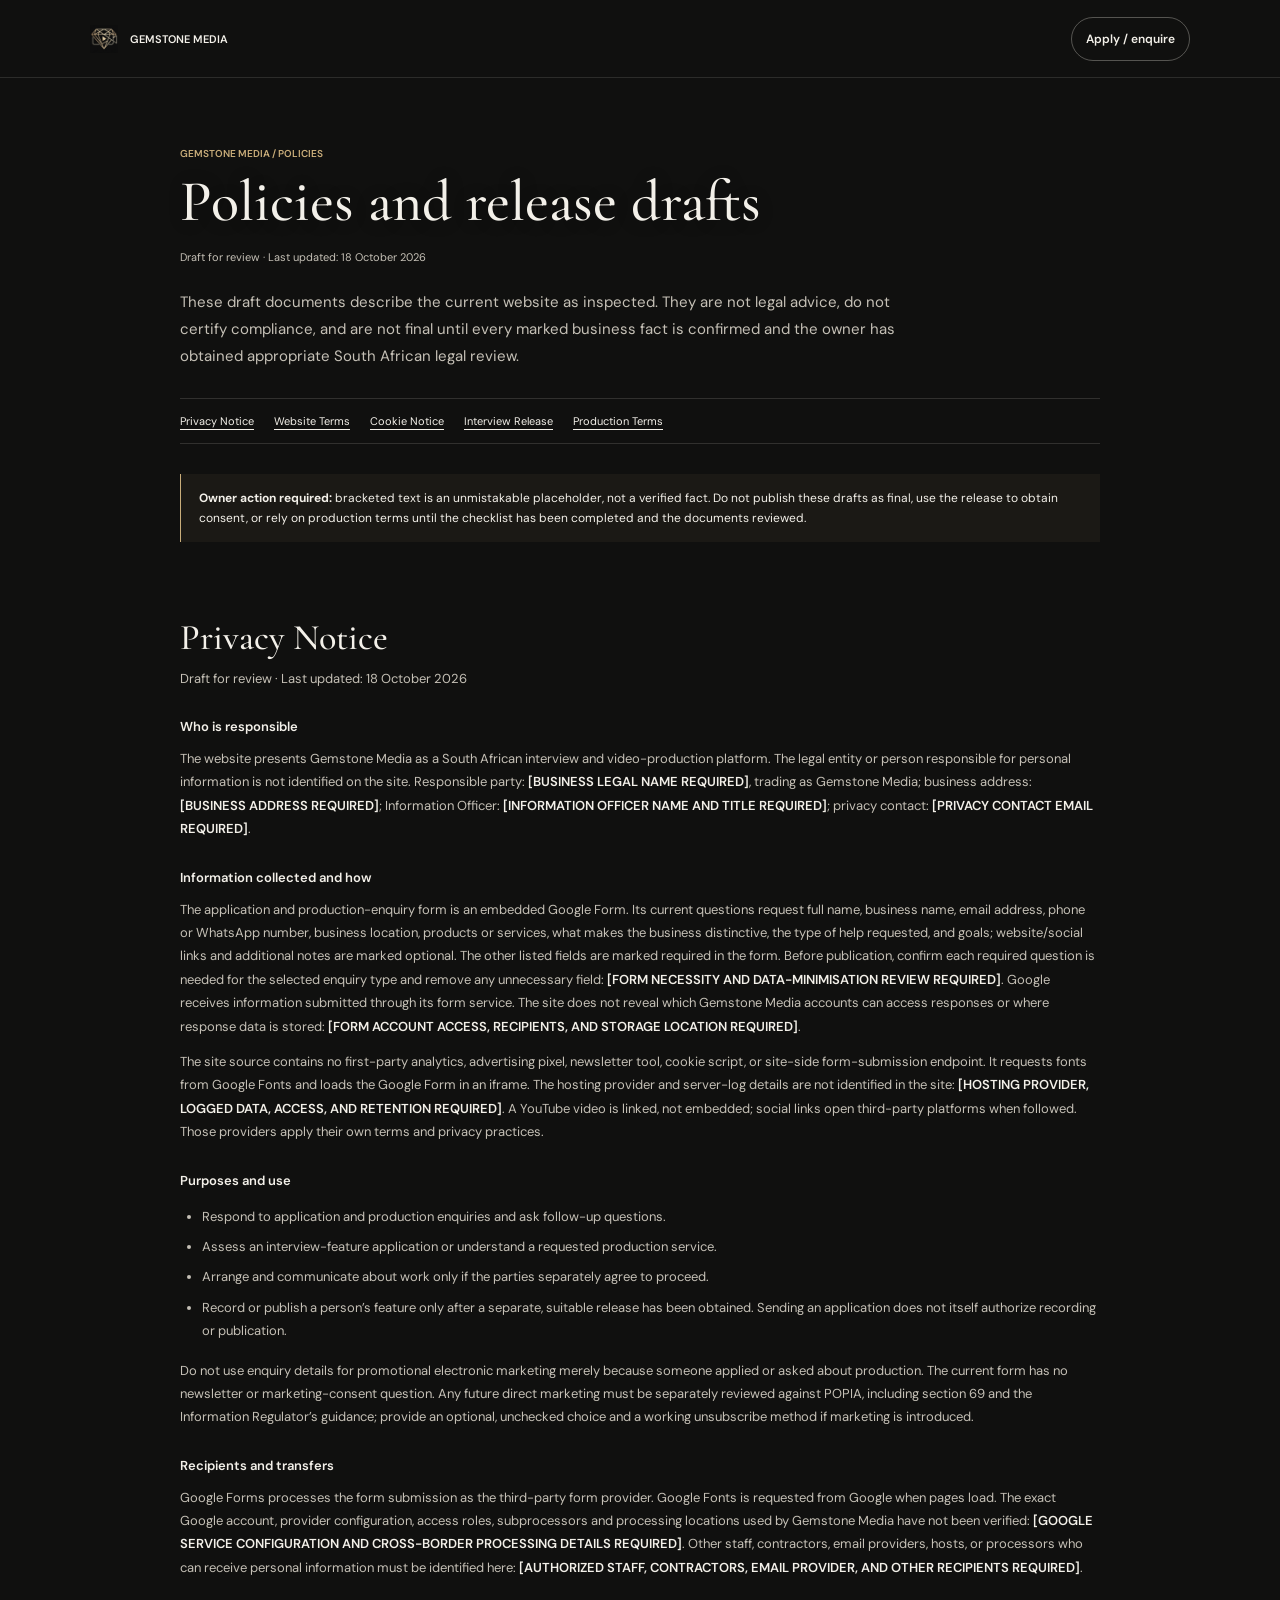
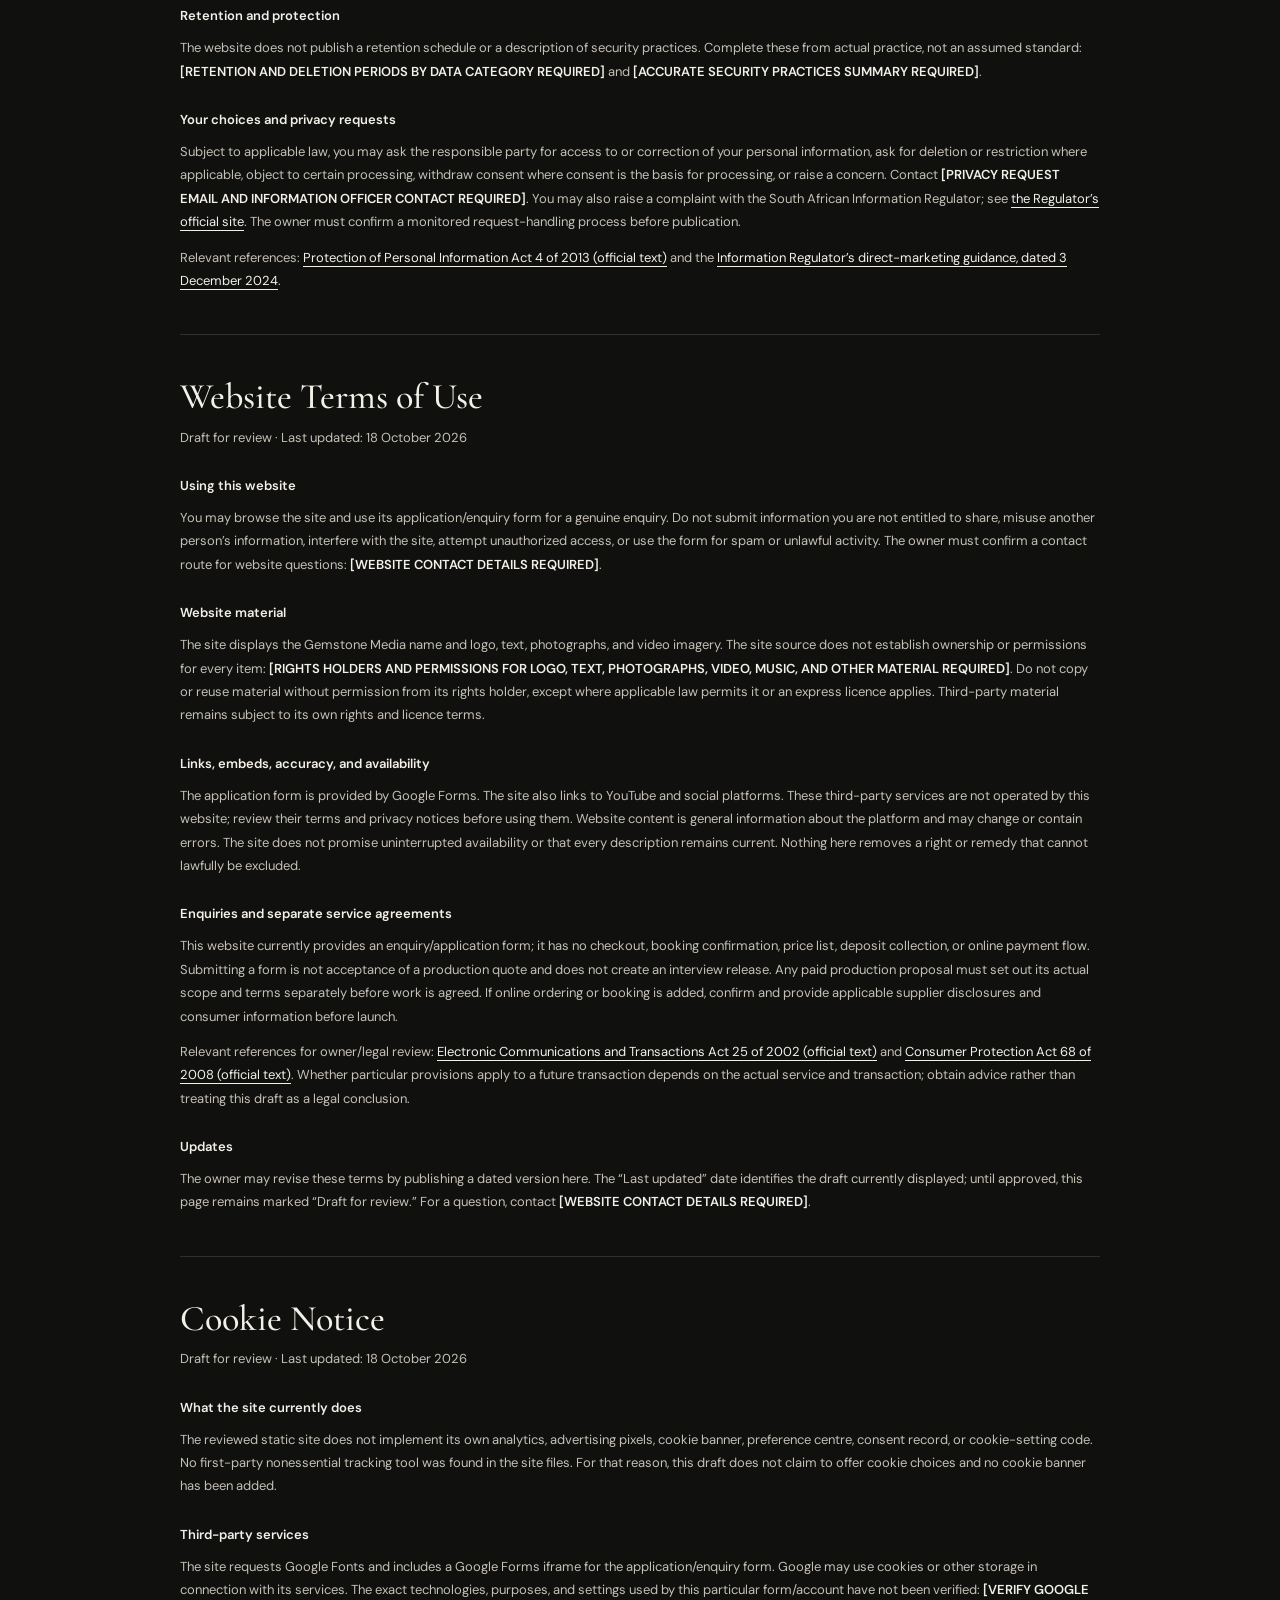
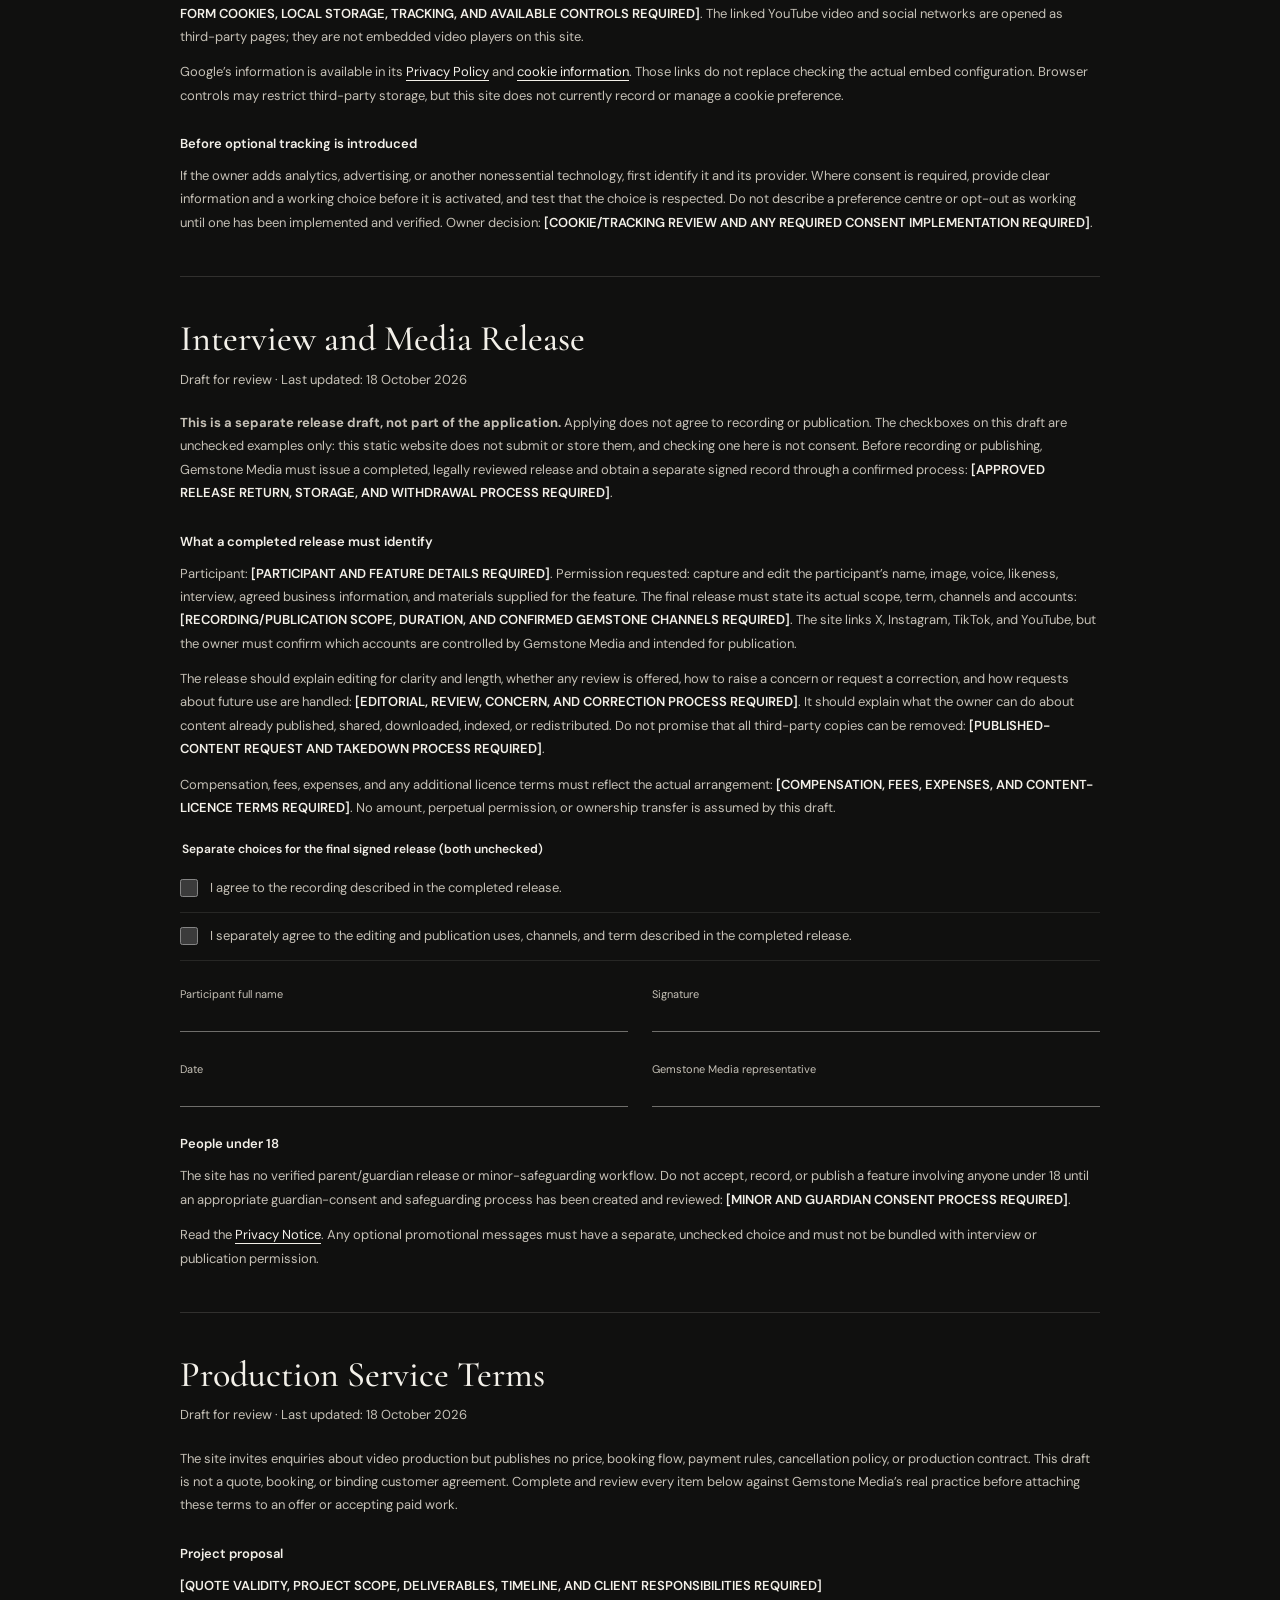
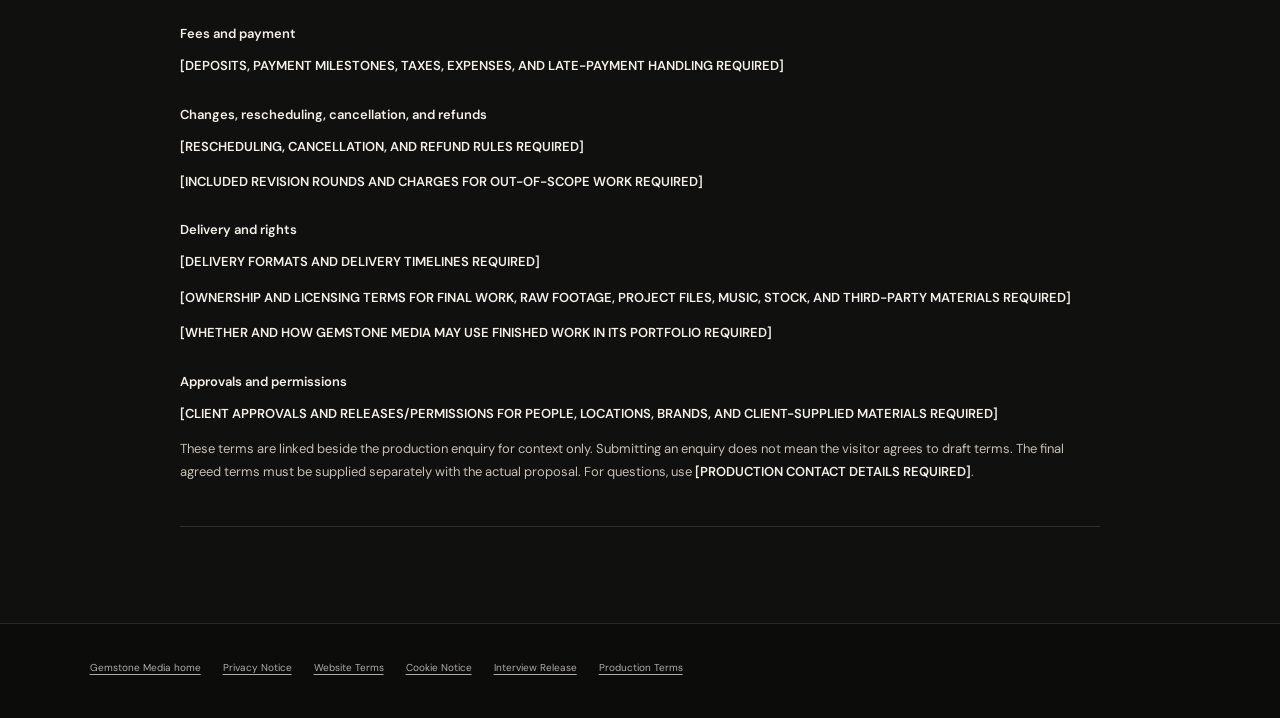
==== gemstone/policies.html @ 024db3b8 "Add Gemstone Media website and policy drafts" ====
<!doctype html>
<html lang="en">
  <head>
    <meta charset="utf-8">
    <meta name="viewport" content="width=device-width, initial-scale=1">
    <meta name="theme-color" content="#10100f">
    <meta name="description" content="Draft privacy, website, cookie, interview release, and production terms for Gemstone Media.">
    <title>Policies and Release Drafts | Gemstone Media</title>
    <link rel="preconnect" href="https://fonts.googleapis.com">
    <link rel="preconnect" href="https://fonts.gstatic.com" crossorigin>
    <link href="https://fonts.googleapis.com/css2?family=Cormorant+Garamond:wght@400;500;600&family=DM+Sans:wght@400;500;600&display=swap" rel="stylesheet">
    <link rel="stylesheet" href="./styles.css?v=policies-draft">
  </head>
  <body class="policy-page">
    <a class="policy-skip" href="#policy-content">Skip to policies</a>
    <header class="policy-header">
      <a class="wordmark" href="./index.html" aria-label="Gemstone Media home">
        <img class="brand-emblem" src="/favicon/gemstone-favicon.png" alt="" width="28" height="28">
        <span>GEMSTONE MEDIA</span>
      </a>
      <a class="button button--quiet" href="./index.html#contact">Apply / enquire</a>
    </header>

    <main class="policy-main" id="policy-content">
      <div class="policy-shell">
        <p class="section-kicker">Gemstone Media / Policies</p>
        <h1 class="policy-heading">Policies and release drafts</h1>
        <p class="policy-status">Draft for review · Last updated: 18 October 2026</p>
        <p class="policy-lede">These draft documents describe the current website as inspected. They are not legal advice, do not certify compliance, and are not final until every marked business fact is confirmed and the owner has obtained appropriate South African legal review.</p>

        <nav class="policy-index" aria-label="Policy sections">
          <a href="#privacy">Privacy Notice</a>
          <a href="#website-terms">Website Terms</a>
          <a href="#cookie-notice">Cookie Notice</a>
          <a href="#interview-release">Interview Release</a>
          <a href="#production-terms">Production Terms</a>
        </nav>
        <p class="policy-draft-notice"><strong>Owner action required:</strong> bracketed text is an unmistakable placeholder, not a verified fact. Do not publish these drafts as final, use the release to obtain consent, or rely on production terms until the checklist has been completed and the documents reviewed.</p>

        <div class="policy-content">
          <section id="privacy" aria-labelledby="privacy-title">
            <h2 id="privacy-title">Privacy Notice</h2>
            <p class="policy-meta">Draft for review · Last updated: 18 October 2026</p>
            <h3>Who is responsible</h3>
            <p>The website presents Gemstone Media as a South African interview and video-production platform. The legal entity or person responsible for personal information is not identified on the site. Responsible party: <strong class="policy-placeholder">[BUSINESS LEGAL NAME REQUIRED]</strong>, trading as Gemstone Media; business address: <strong class="policy-placeholder">[BUSINESS ADDRESS REQUIRED]</strong>; Information Officer: <strong class="policy-placeholder">[INFORMATION OFFICER NAME AND TITLE REQUIRED]</strong>; privacy contact: <strong class="policy-placeholder">[PRIVACY CONTACT EMAIL REQUIRED]</strong>.</p>

            <h3>Information collected and how</h3>
            <p>The application and production-enquiry form is an embedded Google Form. Its current questions request full name, business name, email address, phone or WhatsApp number, business location, products or services, what makes the business distinctive, the type of help requested, and goals; website/social links and additional notes are marked optional. The other listed fields are marked required in the form. Before publication, confirm each required question is needed for the selected enquiry type and remove any unnecessary field: <strong class="policy-placeholder">[FORM NECESSITY AND DATA-MINIMISATION REVIEW REQUIRED]</strong>. Google receives information submitted through its form service. The site does not reveal which Gemstone Media accounts can access responses or where response data is stored: <strong class="policy-placeholder">[FORM ACCOUNT ACCESS, RECIPIENTS, AND STORAGE LOCATION REQUIRED]</strong>.</p>
            <p>The site source contains no first-party analytics, advertising pixel, newsletter tool, cookie script, or site-side form-submission endpoint. It requests fonts from Google Fonts and loads the Google Form in an iframe. The hosting provider and server-log details are not identified in the site: <strong class="policy-placeholder">[HOSTING PROVIDER, LOGGED DATA, ACCESS, AND RETENTION REQUIRED]</strong>. A YouTube video is linked, not embedded; social links open third-party platforms when followed. Those providers apply their own terms and privacy practices.</p>

            <h3>Purposes and use</h3>
            <ul>
              <li>Respond to application and production enquiries and ask follow-up questions.</li>
              <li>Assess an interview-feature application or understand a requested production service.</li>
              <li>Arrange and communicate about work only if the parties separately agree to proceed.</li>
              <li>Record or publish a person’s feature only after a separate, suitable release has been obtained. Sending an application does not itself authorize recording or publication.</li>
            </ul>
            <p>Do not use enquiry details for promotional electronic marketing merely because someone applied or asked about production. The current form has no newsletter or marketing-consent question. Any future direct marketing must be separately reviewed against POPIA, including section 69 and the Information Regulator’s guidance; provide an optional, unchecked choice and a working unsubscribe method if marketing is introduced.</p>

            <h3>Recipients and transfers</h3>
            <p>Google Forms processes the form submission as the third-party form provider. Google Fonts is requested from Google when pages load. The exact Google account, provider configuration, access roles, subprocessors and processing locations used by Gemstone Media have not been verified: <strong class="policy-placeholder">[GOOGLE SERVICE CONFIGURATION AND CROSS-BORDER PROCESSING DETAILS REQUIRED]</strong>. Other staff, contractors, email providers, hosts, or processors who can receive personal information must be identified here: <strong class="policy-placeholder">[AUTHORIZED STAFF, CONTRACTORS, EMAIL PROVIDER, AND OTHER RECIPIENTS REQUIRED]</strong>.</p>

            <h3>Retention and protection</h3>
            <p>The website does not publish a retention schedule or a description of security practices. Complete these from actual practice, not an assumed standard: <strong class="policy-placeholder">[RETENTION AND DELETION PERIODS BY DATA CATEGORY REQUIRED]</strong> and <strong class="policy-placeholder">[ACCURATE SECURITY PRACTICES SUMMARY REQUIRED]</strong>.</p>

            <h3>Your choices and privacy requests</h3>
            <p>Subject to applicable law, you may ask the responsible party for access to or correction of your personal information, ask for deletion or restriction where applicable, object to certain processing, withdraw consent where consent is the basis for processing, or raise a concern. Contact <strong class="policy-placeholder">[PRIVACY REQUEST EMAIL AND INFORMATION OFFICER CONTACT REQUIRED]</strong>. You may also raise a complaint with the South African Information Regulator; see <a href="https://inforegulator.org.za/">the Regulator’s official site</a>. The owner must confirm a monitored request-handling process before publication.</p>
            <p>Relevant references: <a href="https://www.gov.za/documents/protection-personal-information-act">Protection of Personal Information Act 4 of 2013 (official text)</a> and the <a href="https://inforegulator.org.za/wp-content/uploads/2020/07/GUIDANCE-NOTE-ON-DIRECT-MARKETING-IN-TERMS-OF-THE-PROTECTION-OF-PERSONAL-INFORMATION-ACT-4-OF-2013-POPIA.pdf">Information Regulator’s direct-marketing guidance, dated 3 December 2024</a>.</p>
          </section>

          <section id="website-terms" aria-labelledby="terms-title">
            <h2 id="terms-title">Website Terms of Use</h2>
            <p class="policy-meta">Draft for review · Last updated: 18 October 2026</p>
            <h3>Using this website</h3>
            <p>You may browse the site and use its application/enquiry form for a genuine enquiry. Do not submit information you are not entitled to share, misuse another person’s information, interfere with the site, attempt unauthorized access, or use the form for spam or unlawful activity. The owner must confirm a contact route for website questions: <strong class="policy-placeholder">[WEBSITE CONTACT DETAILS REQUIRED]</strong>.</p>

            <h3>Website material</h3>
            <p>The site displays the Gemstone Media name and logo, text, photographs, and video imagery. The site source does not establish ownership or permissions for every item: <strong class="policy-placeholder">[RIGHTS HOLDERS AND PERMISSIONS FOR LOGO, TEXT, PHOTOGRAPHS, VIDEO, MUSIC, AND OTHER MATERIAL REQUIRED]</strong>. Do not copy or reuse material without permission from its rights holder, except where applicable law permits it or an express licence applies. Third-party material remains subject to its own rights and licence terms.</p>

            <h3>Links, embeds, accuracy, and availability</h3>
            <p>The application form is provided by Google Forms. The site also links to YouTube and social platforms. These third-party services are not operated by this website; review their terms and privacy notices before using them. Website content is general information about the platform and may change or contain errors. The site does not promise uninterrupted availability or that every description remains current. Nothing here removes a right or remedy that cannot lawfully be excluded.</p>

            <h3>Enquiries and separate service agreements</h3>
            <p>This website currently provides an enquiry/application form; it has no checkout, booking confirmation, price list, deposit collection, or online payment flow. Submitting a form is not acceptance of a production quote and does not create an interview release. Any paid production proposal must set out its actual scope and terms separately before work is agreed. If online ordering or booking is added, confirm and provide applicable supplier disclosures and consumer information before launch.</p>
            <p>Relevant references for owner/legal review: <a href="https://www.gov.za/documents/electronic-communications-and-transactions-act">Electronic Communications and Transactions Act 25 of 2002 (official text)</a> and <a href="https://www.gov.za/documents/consumer-protection-act">Consumer Protection Act 68 of 2008 (official text)</a>. Whether particular provisions apply to a future transaction depends on the actual service and transaction; obtain advice rather than treating this draft as a legal conclusion.</p>

            <h3>Updates</h3>
            <p>The owner may revise these terms by publishing a dated version here. The “Last updated” date identifies the draft currently displayed; until approved, this page remains marked “Draft for review.” For a question, contact <strong class="policy-placeholder">[WEBSITE CONTACT DETAILS REQUIRED]</strong>.</p>
          </section>

          <section id="cookie-notice" aria-labelledby="cookies-title">
            <h2 id="cookies-title">Cookie Notice</h2>
            <p class="policy-meta">Draft for review · Last updated: 18 October 2026</p>
            <h3>What the site currently does</h3>
            <p>The reviewed static site does not implement its own analytics, advertising pixels, cookie banner, preference centre, consent record, or cookie-setting code. No first-party nonessential tracking tool was found in the site files. For that reason, this draft does not claim to offer cookie choices and no cookie banner has been added.</p>

            <h3>Third-party services</h3>
            <p>The site requests Google Fonts and includes a Google Forms iframe for the application/enquiry form. Google may use cookies or other storage in connection with its services. The exact technologies, purposes, and settings used by this particular form/account have not been verified: <strong class="policy-placeholder">[VERIFY GOOGLE FORM COOKIES, LOCAL STORAGE, TRACKING, AND AVAILABLE CONTROLS REQUIRED]</strong>. The linked YouTube video and social networks are opened as third-party pages; they are not embedded video players on this site.</p>
            <p>Google’s information is available in its <a href="https://policies.google.com/privacy">Privacy Policy</a> and <a href="https://policies.google.com/technologies/cookies">cookie information</a>. Those links do not replace checking the actual embed configuration. Browser controls may restrict third-party storage, but this site does not currently record or manage a cookie preference.</p>

            <h3>Before optional tracking is introduced</h3>
            <p>If the owner adds analytics, advertising, or another nonessential technology, first identify it and its provider. Where consent is required, provide clear information and a working choice before it is activated, and test that the choice is respected. Do not describe a preference centre or opt-out as working until one has been implemented and verified. Owner decision: <strong class="policy-placeholder">[COOKIE/TRACKING REVIEW AND ANY REQUIRED CONSENT IMPLEMENTATION REQUIRED]</strong>.</p>
          </section>

          <section id="interview-release" aria-labelledby="release-title">
            <h2 id="release-title">Interview and Media Release</h2>
            <p class="policy-meta">Draft for review · Last updated: 18 October 2026</p>
            <p><strong>This is a separate release draft, not part of the application.</strong> Applying does not agree to recording or publication. The checkboxes on this draft are unchecked examples only: this static website does not submit or store them, and checking one here is not consent. Before recording or publishing, Gemstone Media must issue a completed, legally reviewed release and obtain a separate signed record through a confirmed process: <strong class="policy-placeholder">[APPROVED RELEASE RETURN, STORAGE, AND WITHDRAWAL PROCESS REQUIRED]</strong>.</p>

            <h3>What a completed release must identify</h3>
            <p>Participant: <strong class="policy-placeholder">[PARTICIPANT AND FEATURE DETAILS REQUIRED]</strong>. Permission requested: capture and edit the participant’s name, image, voice, likeness, interview, agreed business information, and materials supplied for the feature. The final release must state its actual scope, term, channels and accounts: <strong class="policy-placeholder">[RECORDING/PUBLICATION SCOPE, DURATION, AND CONFIRMED GEMSTONE CHANNELS REQUIRED]</strong>. The site links X, Instagram, TikTok, and YouTube, but the owner must confirm which accounts are controlled by Gemstone Media and intended for publication.</p>
            <p>The release should explain editing for clarity and length, whether any review is offered, how to raise a concern or request a correction, and how requests about future use are handled: <strong class="policy-placeholder">[EDITORIAL, REVIEW, CONCERN, AND CORRECTION PROCESS REQUIRED]</strong>. It should explain what the owner can do about content already published, shared, downloaded, indexed, or redistributed. Do not promise that all third-party copies can be removed: <strong class="policy-placeholder">[PUBLISHED-CONTENT REQUEST AND TAKEDOWN PROCESS REQUIRED]</strong>.</p>
            <p>Compensation, fees, expenses, and any additional licence terms must reflect the actual arrangement: <strong class="policy-placeholder">[COMPENSATION, FEES, EXPENSES, AND CONTENT-LICENCE TERMS REQUIRED]</strong>. No amount, perpetual permission, or ownership transfer is assumed by this draft.</p>

            <fieldset class="release-choices">
              <legend>Separate choices for the final signed release (both unchecked)</legend>
              <label><input type="checkbox"> I agree to the recording described in the completed release.</label>
              <label><input type="checkbox"> I separately agree to the editing and publication uses, channels, and term described in the completed release.</label>
            </fieldset>
            <div class="policy-signature-grid" aria-label="Draft signature fields">
              <div class="policy-signature-line">Participant full name</div>
              <div class="policy-signature-line">Signature</div>
              <div class="policy-signature-line">Date</div>
              <div class="policy-signature-line">Gemstone Media representative</div>
            </div>

            <h3>People under 18</h3>
            <p>The site has no verified parent/guardian release or minor-safeguarding workflow. Do not accept, record, or publish a feature involving anyone under 18 until an appropriate guardian-consent and safeguarding process has been created and reviewed: <strong class="policy-placeholder">[MINOR AND GUARDIAN CONSENT PROCESS REQUIRED]</strong>.</p>
            <p>Read the <a href="#privacy">Privacy Notice</a>. Any optional promotional messages must have a separate, unchecked choice and must not be bundled with interview or publication permission.</p>
          </section>

          <section id="production-terms" aria-labelledby="production-title">
            <h2 id="production-title">Production Service Terms</h2>
            <p class="policy-meta">Draft for review · Last updated: 18 October 2026</p>
            <p>The site invites enquiries about video production but publishes no price, booking flow, payment rules, cancellation policy, or production contract. This draft is not a quote, booking, or binding customer agreement. Complete and review every item below against Gemstone Media’s real practice before attaching these terms to an offer or accepting paid work.</p>

            <h3>Project proposal</h3>
            <p><strong class="policy-placeholder">[QUOTE VALIDITY, PROJECT SCOPE, DELIVERABLES, TIMELINE, AND CLIENT RESPONSIBILITIES REQUIRED]</strong></p>

            <h3>Fees and payment</h3>
            <p><strong class="policy-placeholder">[DEPOSITS, PAYMENT MILESTONES, TAXES, EXPENSES, AND LATE-PAYMENT HANDLING REQUIRED]</strong></p>

            <h3>Changes, rescheduling, cancellation, and refunds</h3>
            <p><strong class="policy-placeholder">[RESCHEDULING, CANCELLATION, AND REFUND RULES REQUIRED]</strong></p>
            <p><strong class="policy-placeholder">[INCLUDED REVISION ROUNDS AND CHARGES FOR OUT-OF-SCOPE WORK REQUIRED]</strong></p>

            <h3>Delivery and rights</h3>
            <p><strong class="policy-placeholder">[DELIVERY FORMATS AND DELIVERY TIMELINES REQUIRED]</strong></p>
            <p><strong class="policy-placeholder">[OWNERSHIP AND LICENSING TERMS FOR FINAL WORK, RAW FOOTAGE, PROJECT FILES, MUSIC, STOCK, AND THIRD-PARTY MATERIALS REQUIRED]</strong></p>
            <p><strong class="policy-placeholder">[WHETHER AND HOW GEMSTONE MEDIA MAY USE FINISHED WORK IN ITS PORTFOLIO REQUIRED]</strong></p>

            <h3>Approvals and permissions</h3>
            <p><strong class="policy-placeholder">[CLIENT APPROVALS AND RELEASES/PERMISSIONS FOR PEOPLE, LOCATIONS, BRANDS, AND CLIENT-SUPPLIED MATERIALS REQUIRED]</strong></p>
            <p>These terms are linked beside the production enquiry for context only. Submitting an enquiry does not mean the visitor agrees to draft terms. The final agreed terms must be supplied separately with the actual proposal. For questions, use <strong class="policy-placeholder">[PRODUCTION CONTACT DETAILS REQUIRED]</strong>.</p>
          </section>
        </div>
      </div>
    </main>

    <footer class="policy-footer">
      <nav aria-label="Policies and release information">
        <a href="./index.html">Gemstone Media home</a>
        <a href="#privacy">Privacy Notice</a>
        <a href="#website-terms">Website Terms</a>
        <a href="#cookie-notice">Cookie Notice</a>
        <a href="#interview-release">Interview Release</a>
        <a href="#production-terms">Production Terms</a>
      </nav>
    </footer>
  </body>
</html>
---- gemstone/styles.css ----
:root {
  color-scheme: dark;
  --ink: #f3f0e9;
  --muted: #c5c0b6;
  --gold: #c9ad7a;
  --charcoal: #10100f;
  --page-gutter: clamp(28px, 7vw, 112px);
  font-family: "DM Sans", sans-serif;
  background: var(--charcoal);
  color: var(--ink);
  font-synthesis: none;
  text-rendering: optimizeLegibility;
  -webkit-font-smoothing: antialiased;
  -moz-osx-font-smoothing: grayscale;
}

* {
  box-sizing: border-box;
}

html {
  scroll-behavior: smooth;
  background: var(--charcoal);
}

body {
  min-width: 0;
  margin: 0;
  background: var(--charcoal);
}

a {
  color: inherit;
}

.hero {
  position: relative;
  min-height: 100vh;
  min-height: 100svh;
  background: var(--charcoal);
}

.hero.is-scrollable {
  height: 400vh;
  height: 400svh;
}

.hero::after {
  position: absolute;
  z-index: 3;
  right: 0;
  bottom: 0;
  left: 0;
  height: 20svh;
  min-height: 100px;
  pointer-events: none;
  background: linear-gradient(180deg, transparent, rgba(16, 16, 15, 0.54) 58%, var(--charcoal));
  content: "";
}

.stage {
  position: sticky;
  top: 0;
  height: 100vh;
  height: 100svh;
  height: 100dvh;
  min-height: 0;
  overflow: hidden;
  isolation: isolate;
  background: var(--charcoal);
}

.sequence,
.poster {
  position: absolute;
  inset: 0;
  display: block;
  width: 100%;
  height: 100%;
  object-fit: cover;
  object-position: 54% center;
}

.sequence {
  z-index: 1;
}

.sequence.is-hidden {
  display: none;
}

.poster {
  z-index: 0;
}

.hero-copy,
.loading,
.frame-count {
  position: absolute;
  z-index: 2;
}

.site-nav {
  position: fixed;
  z-index: 20;
  top: 0;
  right: 0;
  left: 0;
  min-height: calc(78px + env(safe-area-inset-top));
  display: flex;
  align-items: center;
  justify-content: space-between;
  gap: 32px;
  padding: env(safe-area-inset-top) max(var(--page-gutter), calc(env(safe-area-inset-right) + 16px)) 0 max(var(--page-gutter), calc(env(safe-area-inset-left) + 16px));
  border-bottom: 1px solid transparent;
  transition: background-color 180ms ease, border-color 180ms ease, backdrop-filter 180ms ease;
}

.site-nav.is-scrolled,
.site-nav.is-open {
  border-color: rgba(243, 240, 233, 0.1);
  background: rgba(16, 16, 15, 0.94);
  backdrop-filter: blur(12px);
}

.site-links {
  display: inline-flex;
  align-items: center;
  gap: 30px;
}

.site-links a,
.footer-links a {
  color: rgba(243, 240, 233, 0.78);
  font-size: 11px;
  text-decoration: none;
  transition: color 160ms ease;
}

.site-links a {
  display: inline-flex;
  min-height: 44px;
  align-items: center;
}

.site-links a:hover,
.footer-links a:hover {
  color: var(--gold);
}

.nav-toggle {
  display: none;
  min-height: 44px;
  align-items: center;
  gap: 11px;
  padding: 10px 0 10px 10px;
  border: 0;
  background: transparent;
  color: var(--ink);
  font: inherit;
  font-size: 11px;
  cursor: pointer;
}

.nav-toggle__icon,
.nav-toggle__icon::before,
.nav-toggle__icon::after {
  display: block;
  width: 16px;
  height: 1px;
  background: currentColor;
}

.nav-toggle__icon {
  position: relative;
}

.nav-toggle__icon::before,
.nav-toggle__icon::after {
  position: absolute;
  left: 0;
  content: "";
}

.nav-toggle__icon::before {
  top: -5px;
}

.nav-toggle__icon::after {
  top: 5px;
}

.wordmark {
  display: inline-flex;
  min-height: 44px;
  align-items: center;
  gap: 12px;
  color: var(--ink);
  font-size: 11px;
  font-weight: 600;
  text-decoration: none;
}

.brand-emblem {
  display: block;
  width: 28px;
  height: 28px;
  flex: 0 0 auto;
  object-fit: contain;
}

.brand-emblem--footer {
  width: 22px;
  height: 22px;
}

.hero-copy {
  top: 50%;
  left: max(var(--page-gutter), calc(env(safe-area-inset-left) + 16px));
  width: min(500px, 43vw);
  transform: translateY(-43%);
}

.eyebrow {
  margin: 0 0 22px;
  color: var(--gold);
  font-size: 10px;
  font-weight: 600;
  line-height: 1.5;
  text-transform: uppercase;
}

h1 {
  margin: 0;
  color: var(--ink);
  font-family: "Cormorant Garamond", Georgia, serif;
  font-size: 86px;
  font-weight: 500;
  line-height: 0.94;
  text-shadow: 0 1px 18px rgba(0, 0, 0, 0.22);
}

.intro {
  max-width: 340px;
  margin: 25px 0 0;
  color: rgba(243, 240, 233, 0.82);
  font-size: 14px;
  line-height: 1.8;
  text-shadow: 0 1px 12px rgba(0, 0, 0, 0.45);
}

.actions {
  display: flex;
  align-items: center;
  gap: 27px;
  margin-top: 31px;
}

.button {
  display: inline-flex;
  min-height: 48px;
  align-items: center;
  justify-content: center;
  gap: 17px;
  font-size: 12px;
  font-weight: 600;
  text-decoration: none;
  transition: background-color 160ms ease, color 160ms ease, border-color 160ms ease;
}

.button--primary {
  padding: 0 18px;
  background: var(--gold);
  color: #171512;
}

.button--primary:hover {
  border-color: #e1c99b;
  background: #e1c99b;
}

.button--quiet {
  min-height: 38px;
  border-bottom: 1px solid rgba(243, 240, 233, 0.48);
  color: var(--ink);
}

.button--quiet:hover {
  border-color: var(--gold);
  color: var(--gold);
}

.button:focus-visible,
.wordmark:focus-visible {
  outline: 2px solid var(--ink);
  outline-offset: 5px;
}

.button__arrow {
  position: relative;
  width: 13px;
  height: 1px;
  background: currentColor;
}

.button__arrow::after {
  position: absolute;
  top: -3px;
  right: 0;
  width: 6px;
  height: 6px;
  border-top: 1px solid currentColor;
  border-right: 1px solid currentColor;
  content: "";
  transform: rotate(45deg);
}

.loading {
  right: max(var(--page-gutter), calc(env(safe-area-inset-right) + 16px));
  bottom: calc(36px + env(safe-area-inset-bottom));
  display: flex;
  align-items: center;
  gap: 10px;
  color: rgba(243, 240, 233, 0.72);
  font-size: 9px;
  text-transform: uppercase;
  transition: opacity 300ms ease;
}

.loading__line {
  width: 34px;
  height: 1px;
  background: rgba(243, 240, 233, 0.3);
}

.loading__line span {
  display: block;
  width: 0;
  height: 100%;
  background: var(--gold);
  transition: width 120ms linear;
}

.loading.is-hidden {
  opacity: 0;
  pointer-events: none;
}

.frame-count {
  right: max(var(--page-gutter), calc(env(safe-area-inset-right) + 16px));
  bottom: calc(67px + env(safe-area-inset-bottom));
  margin: 0;
  color: rgba(243, 240, 233, 0.74);
  font-size: 9px;
}

.frame-count__divider {
  padding: 0 7px;
  color: var(--gold);
}

.sequence-end {
  position: absolute;
  bottom: 0;
  left: 0;
  width: 1px;
  height: 1px;
}

@media (min-width: 1500px) {
  h1 {
    font-size: 96px;
  }
}

@media (max-width: 900px) {
  :root {
    --page-gutter: 44px;
  }

  .hero.is-scrollable {
    height: 360svh;
  }

  .hero-copy {
    width: min(470px, 54vw);
  }

  h1 {
    font-size: 72px;
  }
}

@media (max-width: 600px) {
  :root {
    --page-gutter: 25px;
  }

  .site-nav {
    min-height: calc(68px + env(safe-area-inset-top));
  }

  .stage {
    min-height: 0;
  }

  .sequence,
  .poster {
    object-position: 68% center;
  }

  .hero-copy {
    top: calc(env(safe-area-inset-top) + 68px + clamp(12px, 3svh, 28px));
    right: max(var(--page-gutter), calc(env(safe-area-inset-right) + 16px));
    left: max(var(--page-gutter), calc(env(safe-area-inset-left) + 16px));
    width: auto;
    transform: none;
  }

  .hero.is-scrollable {
    height: 320svh;
  }

  .eyebrow {
    margin-bottom: 12px;
    font-size: 9px;
  }

  h1 {
    font-size: clamp(38px, 11vw, 48px);
    line-height: 0.94;
  }

  .intro {
    max-width: 290px;
    margin-top: 12px;
    font-size: 12px;
    line-height: 1.5;
  }

  .actions {
    flex-wrap: wrap;
    gap: 10px 22px;
    margin-top: 13px;
  }

  .hero-copy .button {
    min-height: 44px;
    font-size: 11px;
  }

  .button--primary {
    padding: 0 14px;
  }

  .loading {
    bottom: calc(20px + env(safe-area-inset-bottom));
    left: max(var(--page-gutter), calc(env(safe-area-inset-left) + 16px));
    right: auto;
    font-size: 8px;
  }

  .frame-count {
    right: max(var(--page-gutter), calc(env(safe-area-inset-right) + 16px));
    bottom: calc(20px + env(safe-area-inset-bottom));
  }
}

@media (max-width: 360px) {
  h1 {
    font-size: 38px;
  }
}

@media (max-width: 900px) and (max-height: 500px) {
  .hero.is-scrollable {
    height: 320svh;
  }

  .hero-copy {
    top: calc(env(safe-area-inset-top) + 68px + clamp(8px, 4svh, 20px));
    right: max(var(--page-gutter), calc(env(safe-area-inset-right) + 16px));
    left: max(var(--page-gutter), calc(env(safe-area-inset-left) + 16px));
    width: min(440px, 56vw);
    transform: none;
  }

  h1 {
    font-size: clamp(38px, 13svh, 52px);
  }

  .eyebrow {
    margin-bottom: 8px;
  }

  .intro {
    margin-top: 10px;
    font-size: 12px;
    line-height: 1.45;
  }

  .actions {
    gap: 12px 18px;
    margin-top: 10px;
  }

  .hero-copy .button {
    min-height: 44px;
  }

  .loading {
    bottom: calc(12px + env(safe-area-inset-bottom));
  }

  .frame-count {
    bottom: calc(40px + env(safe-area-inset-bottom));
  }
}

.hero-copy {
  text-align: center;
}

.intro {
  margin-right: auto;
  margin-left: auto;
}

.hero-copy .actions {
  justify-content: center;
}

@media (prefers-reduced-motion: reduce) {
  html {
    scroll-behavior: auto;
  }

  *,
  *::before,
  *::after {
    transition-duration: 0.01ms !important;
  }
}
    height: 100vh;
    height: 100svh;
    height: 100dvh;
  height: 100svh;
  min-height: 540px;
  overflow: hidden;
  isolation: isolate;
  background: var(--charcoal);
}

.sequence,
.poster {
  position: absolute;
    min-height: calc(78px + env(safe-area-inset-top));
  display: block;
  width: 100%;
  height: 100%;
  object-fit: cover;
  object-position: 54% center;
}

.sequence {
  z-index: 1;
}

.sequence.is-hidden {
  display: none;
}

.poster {
  z-index: 0;
}

.hero-copy,
.loading,
.frame-count {
  position: absolute;
  z-index: 2;
}

.site-nav {
  position: fixed;
    left: max(var(--page-gutter), calc(env(safe-area-inset-left) + 16px));
  top: 0;
  right: 0;
  left: 0;
    right: max(var(--page-gutter), calc(env(safe-area-inset-right) + 16px));
    bottom: calc(36px + env(safe-area-inset-bottom));
  align-items: center;
  justify-content: space-between;
  gap: 32px;
    right: max(var(--page-gutter), calc(env(safe-area-inset-right) + 16px));
    bottom: calc(67px + env(safe-area-inset-bottom));
  transition: background-color 180ms ease, border-color 180ms ease, backdrop-filter 180ms ease;
}

.site-nav.is-scrolled,
.site-nav.is-open {
  border-color: rgba(243, 240, 233, 0.1);
  background: rgba(16, 16, 15, 0.94);
  backdrop-filter: blur(12px);
}

.site-links a,
.footer-links a {
  color: rgba(243, 240, 233, 0.78);
  font-size: 11px;
  text-decoration: none;
  transition: color 160ms ease;
}
.site-links a:hover,
.footer-links a:hover {
  color: var(--gold);
}
.nav-toggle {
  display: none;
  align-items: center;
  gap: 11px;
  padding: 10px 0 10px 10px;
  border: 0;
  background: transparent;
  color: var(--ink);
  font: inherit;
  font-size: 11px;
  cursor: pointer;
}

.nav-toggle__icon,
.nav-toggle__icon::before,
.nav-toggle__icon::after {
  display: block;
  width: 16px;
  height: 1px;
  background: currentColor;
}

.nav-toggle__icon {
  position: relative;
}

.nav-toggle__icon::before,
.nav-toggle__icon::after {
  position: absolute;
  left: 0;
  content: "";
}

.nav-toggle__icon::before {
  top: -5px;
}

.nav-toggle__icon::after {
  top: 5px;
}

.wordmark {
  display: inline-flex;
  align-items: center;
  gap: 12px;
  color: var(--ink);
  font-size: 11px;
  font-weight: 600;
  text-decoration: none;
}

.brand-emblem {
  display: block;
  width: 28px;
  height: 28px;
  flex: 0 0 auto;
  object-fit: contain;
}

.brand-emblem--footer {
  width: 22px;
  height: 22px;
}

.hero-copy {
  top: 50%;
  left: var(--page-gutter);
  width: min(500px, 43vw);
  transform: translateY(-43%);
}

.eyebrow {
  margin: 0 0 22px;
  color: var(--gold);
  font-size: 10px;
  font-weight: 600;
  line-height: 1.5;
  text-transform: uppercase;
}

h1 {
  margin: 0;
  color: var(--ink);
  font-family: "Cormorant Garamond", Georgia, serif;
  font-size: 86px;
  font-weight: 500;
  line-height: 0.94;
  text-shadow: 0 1px 18px rgba(0, 0, 0, 0.22);
}

.intro {
  max-width: 340px;
  margin: 25px 0 0;
  color: rgba(243, 240, 233, 0.82);
  font-size: 14px;
  line-height: 1.8;
  text-shadow: 0 1px 12px rgba(0, 0, 0, 0.45);
}

.actions {
  display: flex;
  align-items: center;
  gap: 27px;
  margin-top: 31px;
}

.button {
  display: inline-flex;
  min-height: 48px;
  align-items: center;
  justify-content: center;
  gap: 17px;
  font-size: 12px;
  font-weight: 600;
  text-decoration: none;
  transition: background-color 160ms ease, color 160ms ease, border-color 160ms ease;
}

.button--primary {
  padding: 0 18px;
  background: var(--gold);
  color: #171512;
}

.button--primary:hover {
  border-color: #e1c99b;
  background: #e1c99b;
}

.button--quiet {
  min-height: 38px;
  border-bottom: 1px solid rgba(243, 240, 233, 0.48);
  color: var(--ink);
}

.button--quiet:hover {
  border-color: var(--gold);
  color: var(--gold);
}

.button:focus-visible,
.wordmark:focus-visible {
  outline: 2px solid var(--ink);
  outline-offset: 5px;
}

.button__arrow {
  position: relative;
  width: 13px;
  height: 1px;
  background: currentColor;
}

.button__arrow::after {
  position: absolute;
  top: -3px;
  right: 0;
  width: 6px;
  height: 6px;
  border-top: 1px solid currentColor;
  border-right: 1px solid currentColor;
  content: "";
  transform: rotate(45deg);
}

.loading {
  right: var(--page-gutter);
  bottom: 36px;
  display: flex;
  align-items: center;
  gap: 10px;
  color: rgba(243, 240, 233, 0.72);
  font-size: 9px;
  text-transform: uppercase;
  transition: opacity 300ms ease;
}

.loading__line {
  width: 34px;
  height: 1px;
  background: rgba(243, 240, 233, 0.3);
}

.loading__line span {
  display: block;
  width: 0;
  height: 100%;
  background: var(--gold);
  transition: width 120ms linear;
}

.loading.is-hidden {
  opacity: 0;
  pointer-events: none;
}

.frame-count {
  right: var(--page-gutter);
  bottom: 67px;
  margin: 0;
  color: rgba(243, 240, 233, 0.74);
  font-size: 9px;
}

.frame-count__divider {
  padding: 0 7px;
  color: var(--gold);
}

.sequence-end {
  position: absolute;
  bottom: 0;
  left: 0;
  width: 1px;
  height: 1px;
}

@media (min-width: 1500px) {
  h1 {
    font-size: 96px;
  }
}

@media (max-width: 900px) {
  :root {
    --page-gutter: 44px;
  }

  .hero-copy {
    width: min(470px, 54vw);
  }

  h1 {
    font-size: 72px;
  }
}

@media (max-width: 600px) {
  :root {
    --page-gutter: 25px;
  }

  .stage {
    min-height: 500px;
  }

  .sequence,
  .poster {
    object-position: 68% center;
  }

  .masthead {
    top: 25px;
  }

  .masthead__note {
    font-size: 9px;
  }

  .hero-copy {
    top: 8%;
    bottom: auto;
    width: min(390px, calc(100% - 50px));
    transform: none;
  }

  .eyebrow {
    margin-bottom: 12px;
    font-size: 9px;
  }

  h1 {
    font-size: 42px;
    line-height: 0.94;
  }

  .intro {
    max-width: 290px;
    margin-top: 12px;
    font-size: 12px;
    line-height: 1.5;
  }

  .actions {
    flex-wrap: wrap;
    gap: 10px 22px;
    margin-top: 13px;
  }

  .button {
    min-height: 44px;
    font-size: 11px;
  }

  .button--primary {
    padding: 0 14px;
  }

  .loading {
    bottom: 25px;
    left: var(--page-gutter);
    right: auto;
    font-size: 8px;
  }

  .frame-count {
    right: var(--page-gutter);
    bottom: 25px;
  }
}

@media (max-width: 360px) {
  h1 {
    font-size: 38px;
  }
}

@media (prefers-reduced-motion: reduce) {
  html {
    scroll-behavior: auto;
  }

  *,
  *::before,
  *::after {
    transition-duration: 0.01ms !important;
  }
}

.section {
  padding: 142px 0;
  scroll-margin-top: 88px;
}

.section-shell {
  width: min(1320px, calc(100% - 2 * var(--page-gutter)));
  margin: 0 auto;
}

.section-kicker,
.project-category {
  margin: 0;
  color: var(--gold);
  font-size: 10px;
  font-weight: 600;
  line-height: 1.5;
  text-transform: uppercase;
}

.section-heading {
  margin-bottom: 58px;
}

.section-heading--split {
  display: grid;
  grid-template-columns: 1.1fr 0.7fr;
  align-items: end;
  gap: 70px;
}

.section-heading h2,
.services-heading h2,
.contact-copy h2,
.statement-copy h2 {
  margin: 15px 0 0;
  color: var(--ink);
  font-family: "Cormorant Garamond", Georgia, serif;
  font-size: 68px;
  font-weight: 500;
  line-height: 0.98;
}

.section-lede {
  max-width: 430px;
  margin: 20px 0 0;
  color: var(--muted);
  font-size: 14px;
  line-height: 1.8;
}

.section-heading--split .section-lede {
  margin: 0 0 6px;
}

.work {
  position: relative;
  padding-top: 148px;
  border-top: 1px solid rgba(243, 240, 233, 0.08);
  background: var(--charcoal);
}

.project-grid {
  display: grid;
  grid-template-columns: repeat(3, minmax(0, 1fr));
  align-items: start;
  gap: 24px;
}

.project-card {
  min-width: 0;
}

.project-card--offset {
  margin-top: 64px;
}

.project-visual {
  position: relative;
  display: block;
  overflow: hidden;
  aspect-ratio: 1.25;
  background: #20201e;
  color: var(--ink);
  text-decoration: none;
}

.project-visual,
.portfolio-empty__visual,
.statement-visual {
  border-radius: 9px 2px 9px 9px;
}

.project-visual::after {
  position: absolute;
  inset: 50% 0 0;
  background: linear-gradient(180deg, transparent, rgba(9, 9, 8, 0.38));
  content: "";
  pointer-events: none;
}

.project-visual img {
  display: block;
  width: 100%;
  height: 100%;
  object-fit: cover;
  object-position: center;
  transition: transform 350ms ease;
}

.project-visual:hover img,
.project-visual:focus-visible img {
  transform: scale(1.035);
}

.project-placeholder {
  position: absolute;
  z-index: 1;
  bottom: 17px;
  left: 17px;
  padding: 8px 10px;
  background: rgba(16, 16, 15, 0.78);
  color: var(--ink);
  font-size: 9px;
}

.project-arrow {
  position: absolute;
  z-index: 1;
  top: 15px;
  right: 15px;
  display: grid;
  width: 34px;
  height: 34px;
  place-items: center;
  border: 1px solid rgba(243, 240, 233, 0.58);
  border-radius: 3px 8px 3px 8px;
  font-size: 17px;
  transition: color 160ms ease, background-color 160ms ease;
}

.project-visual:hover .project-arrow,
.project-visual:focus-visible .project-arrow {
  background: var(--gold);
  color: #171512;
}

.project-details {
  padding: 21px 0 0;
}

.project-details h3 {
  margin: 10px 0 5px;
  font-family: "Cormorant Garamond", Georgia, serif;
  font-size: 27px;
  font-weight: 500;
}

.project-details > p:not(.project-category) {
  margin: 0;
  color: var(--muted);
  font-size: 12px;
  line-height: 1.7;
}

.text-link {
  display: inline-flex;
  align-items: center;
  gap: 10px;
  margin-top: 16px;
  color: var(--ink);
  font-size: 11px;
  text-decoration-color: rgba(243, 240, 233, 0.45);
  text-underline-offset: 5px;
}

.text-link:hover {
  color: var(--gold);
}

.placeholder-note {
  margin: 36px 0 0;
  color: rgba(243, 240, 233, 0.54);
  font-size: 10px;
}

.services {
  background: #171715;
}

.services-shell {
  display: grid;
  grid-template-columns: 0.8fr 1.2fr;
  gap: 90px;
}

.services-heading {
  align-self: start;
  position: sticky;
  top: 120px;
}

.service-list,
.process-list {
  margin: 0;
  padding: 0;
  list-style: none;
}

.service-list li {
  display: grid;
  grid-template-columns: 42px minmax(0, 1fr) 20px;
  gap: 16px;
  align-items: start;
  padding: 24px 0;
  border-top: 1px solid rgba(243, 240, 233, 0.15);
}

.service-list li:last-child {
  border-bottom: 1px solid rgba(243, 240, 233, 0.15);
}

.service-number,
.process-number {
  color: var(--gold);
  font-size: 10px;
}

.service-list h3,
.process-list h3 {
  margin: -4px 0 7px;
  color: var(--ink);
  font-family: "Cormorant Garamond", Georgia, serif;
  font-size: 25px;
  font-weight: 500;
}

.service-list p,
.process-list p {
  max-width: 430px;
  margin: 0;
  color: var(--muted);
  font-size: 12px;
  line-height: 1.75;
}

.service-mark {
  color: rgba(201, 173, 122, 0.7);
  font-size: 15px;
}

.approach {
  padding-top: 150px;
  padding-bottom: 158px;
}

.approach .section-heading {
  max-width: 900px;
  margin-bottom: 70px;
}

.process-list {
  display: grid;
  grid-template-columns: repeat(4, minmax(0, 1fr));
  gap: 12px;
}

.process-list li {
  min-height: 190px;
  padding: 22px 18px;
  border: 1px solid rgba(243, 240, 233, 0.13);
  border-radius: 9px 2px 9px 9px;
  background: #171715;
}

.process-number {
  display: block;
  margin-bottom: 32px;
}

.process-list h3 {
  margin: 0 0 8px;
  font-size: 28px;
}

.statement {
  display: grid;
  grid-template-columns: minmax(0, 0.85fr) minmax(0, 1.15fr);
  align-items: center;
  gap: 8%;
  padding: 96px max(var(--page-gutter), calc((100vw - 1320px) / 2));
  background: #191816;
}

.statement-copy h2 {
  font-size: 72px;
}

.statement-copy > p:last-child {
  max-width: 400px;
  margin: 22px 0 0;
  color: var(--muted);
  font-size: 13px;
  line-height: 1.8;
}

.statement-visual {
  position: relative;
  overflow: hidden;
  aspect-ratio: 1.55;
  background: var(--charcoal);
}

.statement-visual img {
  display: block;
  width: 100%;
  height: 100%;
  object-fit: cover;
}

.statement-visual span {
  position: absolute;
  right: 14px;
  bottom: 14px;
  padding: 8px 10px;
  background: rgba(16, 16, 15, 0.8);
  color: var(--ink);
  font-size: 9px;
}

.contact {
  padding-top: 145px;
  padding-bottom: 150px;
}

.contact-layout {
  display: grid;
  grid-template-columns: 0.75fr 1.25fr;
  gap: 100px;
}

.contact-copy h2 {
  font-size: 72px;
}

.contact-placeholder {
  margin-top: 52px;
  padding-top: 16px;
  border-top: 1px solid rgba(243, 240, 233, 0.17);
}

.contact-placeholder span {
  color: var(--gold);
  font-size: 10px;
}

.contact-placeholder p {
  margin: 8px 0 0;
  color: var(--muted);
  font-size: 12px;
}

.google-form {
  width: 100%;
  min-width: 0;
  height: 1906px;
  border: 0;
  padding-top: 8px;
}

.contact-form-column {
  min-width: 0;
}

.form-policy-note {
  margin: 0 0 14px;
  color: var(--muted);
  font-size: 11px;
  line-height: 1.7;
}

.form-policy-note a {
  color: var(--ink);
  text-underline-offset: 3px;
}

.form-policy-note a:hover {
  color: var(--gold);
}

.form-row {
  display: grid;
  grid-template-columns: 1fr 1fr;
  gap: 24px;
}

.form-field {
  display: grid;
  gap: 10px;
}

.form-field label {
  color: rgba(243, 240, 233, 0.78);
  font-size: 11px;
}

.form-field input,
.form-field select,
.form-field textarea {
  width: 100%;
  min-height: 43px;
  padding: 10px 0;
  border: 0;
  border-bottom: 1px solid rgba(243, 240, 233, 0.28);
  border-radius: 0;
  outline: none;
  background: transparent;
  color: var(--ink);
  font: inherit;
  font-size: 13px;
}

.form-field select {
  color-scheme: dark;
}

.form-field textarea {
  min-height: 110px;
  resize: vertical;
}

.form-field input:focus,
.form-field select:focus,
.form-field textarea:focus {
  border-color: var(--gold);
}

.form-field input:user-invalid,
.form-field select:user-invalid,
.form-field textarea:user-invalid {
  border-color: #c98379;
}

.form-submit-row {
  display: flex;
  align-items: flex-start;
  gap: 20px;
  flex-wrap: wrap;
}

.form-submit-row button {
  border: 0;
  cursor: pointer;
  font: inherit;
}

.form-status {
  flex: 1 1 220px;
  margin: 0;
  color: var(--muted);
  font-size: 11px;
  line-height: 1.6;
}

.form-status[data-state="error"] {
  color: #e0a9a0;
}

.form-status[data-state="success"] {
  color: var(--gold);
}

.form-status a {
  display: inline-block;
  margin-top: 7px;
  color: var(--ink);
  text-underline-offset: 4px;
}

.site-footer {
  padding: 40px 0 20px;
  border-top: 1px solid rgba(243, 240, 233, 0.12);
  background: #0c0c0b;
}

.footer-top {
  display: grid;
  grid-template-columns: 1fr auto auto;
  align-items: start;
  gap: 70px;
  padding-bottom: 52px;
}

.footer-brand > p {
  margin: 15px 0 0;
  color: var(--muted);
  font-size: 11px;
}

.footer-links {
  display: grid;
  grid-template-columns: repeat(2, auto);
  gap: 15px 30px;
}

.footer-policy-links {
  display: flex;
  flex-wrap: wrap;
  gap: 0 24px;
  padding-bottom: 18px;
}

.footer-policy-links a {
  display: inline-flex;
  min-height: 44px;
  align-items: center;
  color: rgba(243, 240, 233, 0.68);
  font-size: 10px;
  text-decoration: none;
  transition: color 160ms ease;
}

.footer-policy-links a:hover {
  color: var(--gold);
}

.footer-policy-links a:focus-visible {
  outline: 2px solid var(--gold);
  outline-offset: 3px;
}

.social-links {
  display: grid;
  grid-template-columns: repeat(2, max-content);
  gap: 12px 18px;
}

.social-links__label {
  grid-column: 1 / -1;
  color: var(--muted);
  font-size: 10px;
}

.social-links a {
  min-height: 32px;
  color: rgba(243, 240, 233, 0.78);
  font-size: 11px;
  text-decoration: none;
  transition: color 160ms ease;
}

.social-links a:hover {
  color: var(--gold);
}

.footer-bottom {
  display: flex;
  align-items: center;
  justify-content: space-between;
  padding-top: 17px;
  border-top: 1px solid rgba(243, 240, 233, 0.12);
  color: rgba(243, 240, 233, 0.55);
  font-size: 10px;
}

body.policy-page {
  display: flex;
  min-height: 100vh;
  flex-direction: column;
}

.policy-header {
  display: flex;
  min-height: 78px;
  align-items: center;
  justify-content: space-between;
  gap: 24px;
  padding: 12px var(--page-gutter);
  border-bottom: 1px solid rgba(243, 240, 233, 0.12);
}

.policy-header .button--quiet {
  min-height: 44px;
}

.policy-main {
  flex: 1;
  padding: 68px 0 96px;
}

.policy-shell {
  width: min(920px, calc(100% - 2 * var(--page-gutter)));
  margin: 0 auto;
}

.policy-heading {
  margin: 12px 0 18px;
  font-family: "Cormorant Garamond", Georgia, serif;
  font-size: 58px;
  font-weight: 500;
  line-height: 1;
}

.policy-status,
.policy-meta {
  color: var(--muted);
  font-size: 11px;
  line-height: 1.6;
}

.policy-lede {
  max-width: 760px;
  margin: 22px 0 0;
  color: var(--muted);
  font-size: 15px;
  line-height: 1.8;
}

.policy-draft-notice {
  margin: 30px 0 34px;
  padding: 14px 18px;
  border-left: 1px solid var(--gold);
  background: rgba(201, 173, 122, 0.06);
  color: var(--ink);
  font-size: 12px;
  line-height: 1.7;
}

.policy-index {
  display: flex;
  flex-wrap: wrap;
  gap: 0 20px;
  margin: 28px 0 0;
  border-top: 1px solid rgba(243, 240, 233, 0.14);
  border-bottom: 1px solid rgba(243, 240, 233, 0.14);
}

.policy-index a {
  display: inline-flex;
  min-height: 44px;
  align-items: center;
  color: var(--ink);
  font-size: 11px;
  text-underline-offset: 4px;
}

.policy-index a:hover,
.policy-content a:hover,
.policy-footer a:hover {
  color: var(--gold);
}

.policy-content section {
  padding: 42px 0;
  border-bottom: 1px solid rgba(243, 240, 233, 0.14);
  scroll-margin-top: 24px;
}

.policy-content h2 {
  margin: 0;
  font-family: "Cormorant Garamond", Georgia, serif;
  font-size: 36px;
  font-weight: 500;
  line-height: 1.12;
}

.policy-content h3 {
  margin: 28px 0 9px;
  color: var(--ink);
  font-size: 13px;
  font-weight: 600;
}

.policy-content p,
.policy-content li {
  color: var(--muted);
  font-size: 13px;
  line-height: 1.8;
}

.policy-content p {
  margin: 12px 0 0;
}

.policy-content ul,
.policy-content ol {
  display: grid;
  gap: 7px;
  padding-left: 22px;
}

.policy-content a {
  color: var(--ink);
  text-underline-offset: 4px;
}

.policy-content .policy-meta {
  margin: 8px 0 20px;
}

.policy-placeholder {
  color: var(--ink);
  font-weight: 600;
}

.release-choices {
  display: grid;
  gap: 0;
  margin: 22px 0;
  padding: 0;
  border: 0;
}

.release-choices legend {
  margin-bottom: 8px;
  color: var(--ink);
  font-size: 12px;
  font-weight: 600;
}

.release-choices label {
  display: flex;
  min-height: 48px;
  align-items: flex-start;
  gap: 12px;
  padding: 12px 0;
  border-bottom: 1px solid rgba(243, 240, 233, 0.1);
  color: var(--muted);
  font-size: 13px;
  line-height: 1.65;
}

.release-choices input {
  width: 18px;
  height: 18px;
  flex: 0 0 18px;
  margin: 2px 0 0;
  accent-color: var(--gold);
}

.release-choices input:focus-visible {
  outline: 2px solid var(--gold);
  outline-offset: 3px;
}

.policy-signature-grid {
  display: grid;
  grid-template-columns: repeat(2, minmax(0, 1fr));
  gap: 30px 24px;
  margin-top: 26px;
}

.policy-signature-line {
  min-height: 45px;
  border-bottom: 1px solid rgba(243, 240, 233, 0.42);
  color: var(--muted);
  font-size: 11px;
}

.policy-footer {
  padding: 22px var(--page-gutter) 28px;
  border-top: 1px solid rgba(243, 240, 233, 0.12);
  background: #0c0c0b;
}

.policy-footer nav {
  display: flex;
  flex-wrap: wrap;
  gap: 0 22px;
}

.policy-footer a {
  display: inline-flex;
  min-height: 44px;
  align-items: center;
  color: rgba(243, 240, 233, 0.7);
  font-size: 10px;
  text-underline-offset: 3px;
}

.policy-skip {
  position: absolute;
  z-index: 30;
  top: 8px;
  left: 8px;
  padding: 10px 14px;
  transform: translateY(-150%);
  background: var(--ink);
  color: var(--charcoal);
}

.policy-skip:focus {
  transform: translateY(0);
}

@media (max-width: 700px) {
  .policy-header {
    min-height: 68px;
    gap: 10px;
    padding-right: var(--page-gutter);
    padding-left: var(--page-gutter);
  }

  .policy-header .button--quiet {
    padding: 0 10px;
    font-size: 10px;
  }

  .policy-main {
    padding: 48px 0 72px;
  }

  .policy-heading {
    font-size: 42px;
  }

  .policy-content h2 {
    font-size: 31px;
  }

  .policy-content section {
    padding: 32px 0;
  }

  .policy-signature-grid {
    grid-template-columns: 1fr;
    gap: 20px;
  }

  .footer-policy-links {
    gap: 0 15px;
  }
}

.footer-bottom a {
  color: inherit;
  text-decoration: none;
}

.footer-bottom a:hover {
  color: var(--gold);
}

.site-nav :focus-visible,
.footer-links a:focus-visible,
.social-links a:focus-visible,
.footer-bottom a:focus-visible,
.project-visual:focus-visible,
.text-link:focus-visible {
  outline: 2px solid var(--gold);
  outline-offset: 5px;
}

@media (max-width: 1000px) {
  .section {
    padding: 112px 0;
  }

  .section-heading--split {
    gap: 35px;
  }

  .project-grid {
    grid-template-columns: repeat(2, minmax(0, 1fr));
    column-gap: 20px;
    row-gap: 45px;
  }

  .project-card--offset {
    margin-top: 38px;
  }

  .services-shell,
  .contact-layout {
    grid-template-columns: 1fr 1.25fr;
    gap: 48px;
  }

  .services-heading {
    position: static;
  }

  .statement {
    gap: 5%;
  }

  .footer-top {
    gap: 35px;
  }
}

@media (max-width: 700px) {
  .site-nav {
    min-height: 68px;
    gap: 16px;
  }

  .nav-toggle {
    display: inline-flex;
  }

  .site-links {
    position: absolute;
    top: 100%;
    right: var(--page-gutter);
    left: var(--page-gutter);
    display: none;
    align-items: stretch;
    gap: 0;
    padding: 9px 18px;
    border: 1px solid rgba(243, 240, 233, 0.12);
    background: #151513;
  }

  .site-nav.is-open .site-links {
    display: grid;
  }

  .site-links a {
    padding: 15px 0;
    border-bottom: 1px solid rgba(243, 240, 233, 0.1);
    font-size: 13px;
  }

  .site-links a:last-child {
    border-bottom: 0;
  }

  .section {
    padding: 92px 0;
  }

  .section-heading {
    margin-bottom: 40px;
  }

  .section-heading--split {
    grid-template-columns: 1fr;
    gap: 20px;
  }

  .section-heading h2,
  .services-heading h2,
  .contact-copy h2,
  .statement-copy h2 {
    font-size: 48px;
  }

  .section-lede {
    font-size: 13px;
  }

  .section-heading--split .section-lede {
    margin: 0;
  }

  .work {
    padding-top: 94px;
  }

  .project-grid {
    grid-template-columns: 1fr;
    gap: 36px;
  }

  .project-card--offset {
    margin-top: 0;
  }

  .project-visual {
    aspect-ratio: 1.3;
  }

  .services-shell,
  .contact-layout {
    grid-template-columns: 1fr;
    gap: 42px;
  }

  .services-heading .section-lede {
    margin-top: 16px;
  }

  .service-list li {
    grid-template-columns: 30px minmax(0, 1fr) 16px;
    gap: 11px;
    padding: 20px 0;
  }

  .service-list h3 {
    font-size: 23px;
  }

  .service-list p {
    font-size: 12px;
  }

  .approach .section-heading {
    margin-bottom: 42px;
  }

  .process-list {
    grid-template-columns: repeat(2, minmax(0, 1fr));
    row-gap: 12px;
  }

  .process-list li {
    min-height: 165px;
    padding: 18px 16px;
  }

  .process-number {
    margin-bottom: 22px;
  }

  .process-list h3 {
    font-size: 25px;
  }

  .statement {
    grid-template-columns: 1fr;
    gap: 32px;
    padding: 76px var(--page-gutter);
  }

  .statement-visual {
    aspect-ratio: 1.25;
  }

  .contact-placeholder {
    margin-top: 34px;
  }

  .form-row {
    grid-template-columns: 1fr;
    gap: 25px;
  }

  .footer-top {
    grid-template-columns: 1fr 1fr;
    gap: 34px 20px;
  }

  .footer-brand {
    grid-column: 1 / -1;
  }

  .footer-links {
    gap: 14px 20px;
  }

  .social-links {
    justify-self: end;
    gap: 12px 16px;
  }
}

@media (max-width: 360px) {
  .wordmark {
    gap: 8px;
    font-size: 10px;
  }

  .footer-links {
    grid-template-columns: 1fr;
    gap: 12px;
  }
}

.hero.is-scrollable {
  height: 400vh;
  height: 400svh;
}

.stage {
  height: 100vh;
  height: 100svh;
  height: 100dvh;
  min-height: 0;
}

.sequence,
.poster {
  min-height: 0;
}

.site-nav {
  top: 0;
  right: 0;
  bottom: auto;
  left: 0;
  width: auto;
  min-height: calc(78px + env(safe-area-inset-top));
}

.site-links a,
.nav-toggle,
.wordmark {
  min-height: 44px;
}

.hero-copy {
  left: max(var(--page-gutter), calc(env(safe-area-inset-left) + 16px));
}

.loading {
  right: max(var(--page-gutter), calc(env(safe-area-inset-right) + 16px));
  bottom: calc(36px + env(safe-area-inset-bottom));
}

.frame-count {
  right: max(var(--page-gutter), calc(env(safe-area-inset-right) + 16px));
  bottom: calc(67px + env(safe-area-inset-bottom));
}

@media (max-width: 900px) {
  .hero.is-scrollable {
    height: 360svh;
  }
}

@media (max-width: 600px) {
  .site-nav {
    min-height: calc(68px + env(safe-area-inset-top));
  }

  .hero.is-scrollable {
    height: 320svh;
  }

  .hero-copy {
    top: calc(env(safe-area-inset-top) + 68px + clamp(12px, 3svh, 28px));
    right: max(var(--page-gutter), calc(env(safe-area-inset-right) + 16px));
    left: max(var(--page-gutter), calc(env(safe-area-inset-left) + 16px));
    width: auto;
    transform: none;
  }

  h1 {
    font-size: clamp(38px, 11vw, 48px);
  }

  .hero-copy .button {
    min-height: 44px;
  }

  .loading {
    bottom: calc(20px + env(safe-area-inset-bottom));
    left: max(var(--page-gutter), calc(env(safe-area-inset-left) + 16px));
    right: auto;
  }

  .frame-count {
    right: max(var(--page-gutter), calc(env(safe-area-inset-right) + 16px));
    bottom: calc(20px + env(safe-area-inset-bottom));
  }
}

@media (max-width: 900px) and (max-height: 500px) {
  .hero.is-scrollable {
    height: 320svh;
  }

  .hero-copy {
    top: calc(env(safe-area-inset-top) + 68px + clamp(8px, 4svh, 20px));
    right: max(var(--page-gutter), calc(env(safe-area-inset-right) + 16px));
    left: max(var(--page-gutter), calc(env(safe-area-inset-left) + 16px));
    width: min(440px, 56vw);
    transform: none;
  }

  h1 {
    font-size: clamp(38px, 13svh, 52px);
  }

  .eyebrow {
    margin-bottom: 8px;
  }

  .intro {
    margin-top: 10px;
    font-size: 12px;
    line-height: 1.45;
  }

  .actions {
    gap: 12px 18px;
    margin-top: 10px;
  }

  .hero-copy .button {
    min-height: 44px;
  }

  .loading {
    bottom: calc(12px + env(safe-area-inset-bottom));
  }

  .frame-count {
    bottom: calc(40px + env(safe-area-inset-bottom));
  }
}

.about {
  border-top: 1px solid rgba(243, 240, 233, 0.08);
  background: #131312;
}

.about .section-heading--split {
  grid-template-columns: minmax(0, 1fr) minmax(300px, 0.9fr);
  align-items: start;
  gap: clamp(38px, 8vw, 112px);
  margin-bottom: 0;
}

.about .section-heading h2,
.business h2,
.production h2,
.closing h2 {
  max-width: 760px;
  font-size: clamp(46px, 5.4vw, 74px);
}

.about-copy {
  max-width: 560px;
  margin: 8px 0 0;
}

.about-copy p {
  margin: 0 0 18px;
}

.about-copy p:last-child {
  margin-bottom: 0;
}

.service-grid {
  display: grid;
  grid-template-columns: repeat(2, minmax(0, 1fr));
  gap: 12px;
}

.service-card {
  min-width: 0;
  min-height: 220px;
  padding: clamp(24px, 3vw, 40px);
  border: 1px solid rgba(243, 240, 233, 0.13);
  border-radius: 9px 2px 9px 9px;
  background: #171715;
}

.service-card .service-number {
  display: block;
  margin-bottom: 28px;
}

.service-card h3,
.portfolio-empty__copy h3 {
  margin: 0 0 10px;
  color: var(--ink);
  font-family: "Cormorant Garamond", Georgia, serif;
  font-size: 30px;
  font-weight: 500;
  line-height: 1.08;
}

.service-card p,
.portfolio-empty__copy > p:not(.project-category),
.business-copy p,
.production-copy p {
  margin: 0;
  color: var(--muted);
  font-size: 13px;
  line-height: 1.8;
}

.work {
  background: var(--charcoal);
}

.portfolio-empty {
  display: grid;
  grid-template-columns: minmax(0, 1.15fr) minmax(0, 0.85fr);
  align-items: center;
  gap: clamp(32px, 7vw, 96px);
}

.portfolio-empty__visual {
  position: relative;
  overflow: hidden;
  aspect-ratio: 16 / 9;
  background: #171715;
}

.portfolio-empty__visual img {
  position: absolute;
  inset: 0;
  display: block;
  width: 100%;
  height: 100%;
  object-fit: cover;
  object-position: center;
}

.portfolio-empty__visual span {
  position: absolute;
  right: 14px;
  bottom: 14px;
  padding: 8px 10px;
  background: rgba(16, 16, 15, 0.82);
  color: var(--ink);
  font-size: 9px;
}

.portfolio-empty__copy h3 {
  margin-top: 14px;
  font-size: clamp(34px, 4vw, 54px);
}

.portfolio-empty__copy > p:not(.project-category) {
  max-width: 470px;
}

.portfolio-empty__copy .text-link {
  min-height: 44px;
  align-items: center;
}

.business {
  background: #191816;
}

.business-layout,
.production-layout {
  display: grid;
  grid-template-columns: minmax(0, 0.9fr) minmax(0, 1.1fr);
  align-items: start;
  gap: clamp(40px, 8vw, 112px);
}

.business-copy,
.production-copy {
  max-width: 620px;
  padding-top: 8px;
}

.business-copy p,
.production-copy p {
  margin-bottom: 18px;
  font-size: 14px;
}

.business-copy .button,
.production-copy .button {
  min-height: 48px;
  margin-top: 10px;
}

.production {
  border-top: 1px solid rgba(243, 240, 233, 0.1);
  border-bottom: 1px solid rgba(243, 240, 233, 0.1);
  background: #151514;
}

.form-field label {
  line-height: 1.5;
}

.field-optional {
  color: rgba(243, 240, 233, 0.48);
  font-size: 10px;
}

.form-notice {
  max-width: 620px;
  margin: -5px 0 0;
  padding: 13px 16px;
  border-left: 1px solid var(--gold);
  background: rgba(201, 173, 122, 0.07);
  color: rgba(243, 240, 233, 0.72);
  font-size: 11px;
  line-height: 1.65;
}

.form-status[data-state="notice"] {
  color: var(--gold);
}

.closing {
  background: #191816;
}

.closing-layout {
  display: grid;
  grid-template-columns: minmax(0, 1fr) auto;
  align-items: end;
  gap: 64px;
}

.closing .section-lede {
  max-width: 650px;
}

.closing-actions {
  justify-content: flex-start;
  flex-wrap: wrap;
  gap: 16px 24px;
  margin: 0 0 3px;
}

.closing-actions .button--quiet {
  min-height: 44px;
}

@media (max-width: 1000px) {
  .about .section-heading--split {
    grid-template-columns: minmax(0, 1fr) minmax(260px, 0.9fr);
    gap: 40px;
  }

  .business-layout,
  .production-layout {
    gap: 44px;
  }

  .closing-layout {
    grid-template-columns: 1fr;
    gap: 28px;
  }
}

@media (max-width: 700px) {
  .about .section-heading--split,
  .portfolio-empty,
  .business-layout,
  .production-layout,
  .closing-layout {
    grid-template-columns: 1fr;
    gap: 28px;
  }

  .about .section-heading h2,
  .business h2,
  .production h2,
  .closing h2 {
    font-size: clamp(42px, 12vw, 54px);
  }

  .service-grid {
    grid-template-columns: 1fr;
  }

  .service-card {
    min-height: 0;
    padding: 24px;
  }

  .service-card .service-number {
    margin-bottom: 18px;
  }

  .portfolio-empty__visual {
    aspect-ratio: 16 / 9;
  }

  .portfolio-empty__copy h3 {
    font-size: 40px;
  }

  .business-copy,
  .production-copy {
    padding-top: 0;
  }

  .closing-actions {
    align-items: flex-start;
    gap: 10px 18px;
  }
}

:root {
  --motion-ease-out: cubic-bezier(0.2, 0.7, 0.2, 1);
  --motion-ease-ui: cubic-bezier(0.2, 0.65, 0.3, 1);
}

html.motion-ready [data-motion-reveal] {
  opacity: 0;
  transform: translate3d(0, 14px, 0);
  transition: opacity 480ms var(--motion-ease-out), transform 480ms var(--motion-ease-out);
  transition-delay: var(--motion-delay, 0ms);
}

html.motion-ready [data-motion-reveal].is-visible {
  opacity: 1;
  transform: translate3d(0, 0, 0);
}

.hero-copy [data-motion-reveal]:nth-child(2) {
  --motion-delay: 55ms;
}

.hero-copy [data-motion-reveal]:nth-child(3) {
  --motion-delay: 110ms;
}

.hero-copy [data-motion-reveal]:nth-child(4) {
  --motion-delay: 165ms;
}

.service-card,
.process-list li {
  transition: border-color 180ms var(--motion-ease-ui), background-color 180ms var(--motion-ease-ui);
}

.service-card:focus-visible,
.process-list li:focus-visible {
  outline: 2px solid var(--gold);
  outline-offset: 3px;
}

.portfolio-empty__visual:focus-within {
  outline: 2px solid var(--gold);
  outline-offset: 4px;
}

.button {
  border: 1px solid transparent;
  border-radius: 4px 12px 4px 12px;
  transition: background-color 180ms var(--motion-ease-ui), color 180ms var(--motion-ease-ui), border-color 180ms var(--motion-ease-ui);
}

.button--primary {
  border-color: rgba(225, 201, 155, 0.86);
}

.button--quiet {
  min-height: 44px;
  padding: 0 14px;
  border-color: rgba(243, 240, 233, 0.3);
  border-radius: 24px;
}

.button--primary:active {
  border-color: #b99a67;
  background-color: #b99a67;
}

.button--quiet:active {
  border-color: var(--gold);
  background-color: rgba(201, 173, 122, 0.08);
}

.button:focus-visible {
  outline-offset: 4px;
}

.form-field input,
.form-field select,
.form-field textarea {
  transition: border-color 180ms var(--motion-ease-ui), background-color 180ms var(--motion-ease-ui);
}

.form-field input:focus-visible,
.form-field select:focus-visible,
.form-field textarea:focus-visible {
  outline: 1px solid var(--gold);
  outline-offset: 3px;
}

a:active {
  color: var(--gold);
}

@media (hover: hover) and (pointer: fine) {
  .button:hover {
    transform: none;
  }

  .service-card:hover,
  .process-list li:hover {
    border-color: rgba(201, 173, 122, 0.48);
    background-color: #1c1c19;
  }
}

@media (max-width: 700px) {
  html.motion-ready [data-motion-reveal] {
    transition-delay: 0ms;
  }
}

@media (prefers-reduced-motion: no-preference) {
  html.motion-ready #work .portfolio-empty__visual[data-story-reveal] img {
    clip-path: inset(0 100% 0 0);
    transition: clip-path 820ms var(--motion-ease-out);
  }

  html.motion-ready #work .portfolio-empty__visual[data-story-reveal].is-visible img {
    clip-path: inset(0);
  }
}

@media (prefers-reduced-motion: reduce) {
  #work .portfolio-empty__visual[data-story-reveal] img {
    clip-path: none;
    transition: none;
  }
}

@media (prefers-reduced-motion: reduce) {
  html.motion-ready [data-motion-reveal],
  html.motion-ready [data-motion-reveal].is-visible {
    opacity: 1;
    transform: none;
    transition: none;
  }

  .button,
  .service-card,
  .process-list li,
  .form-field input,
  .form-field select,
  .form-field textarea {
    transition: none;
  }

  .button:hover,
  .service-card:hover,
  .process-list li:hover {
    transform: none;
  }
}
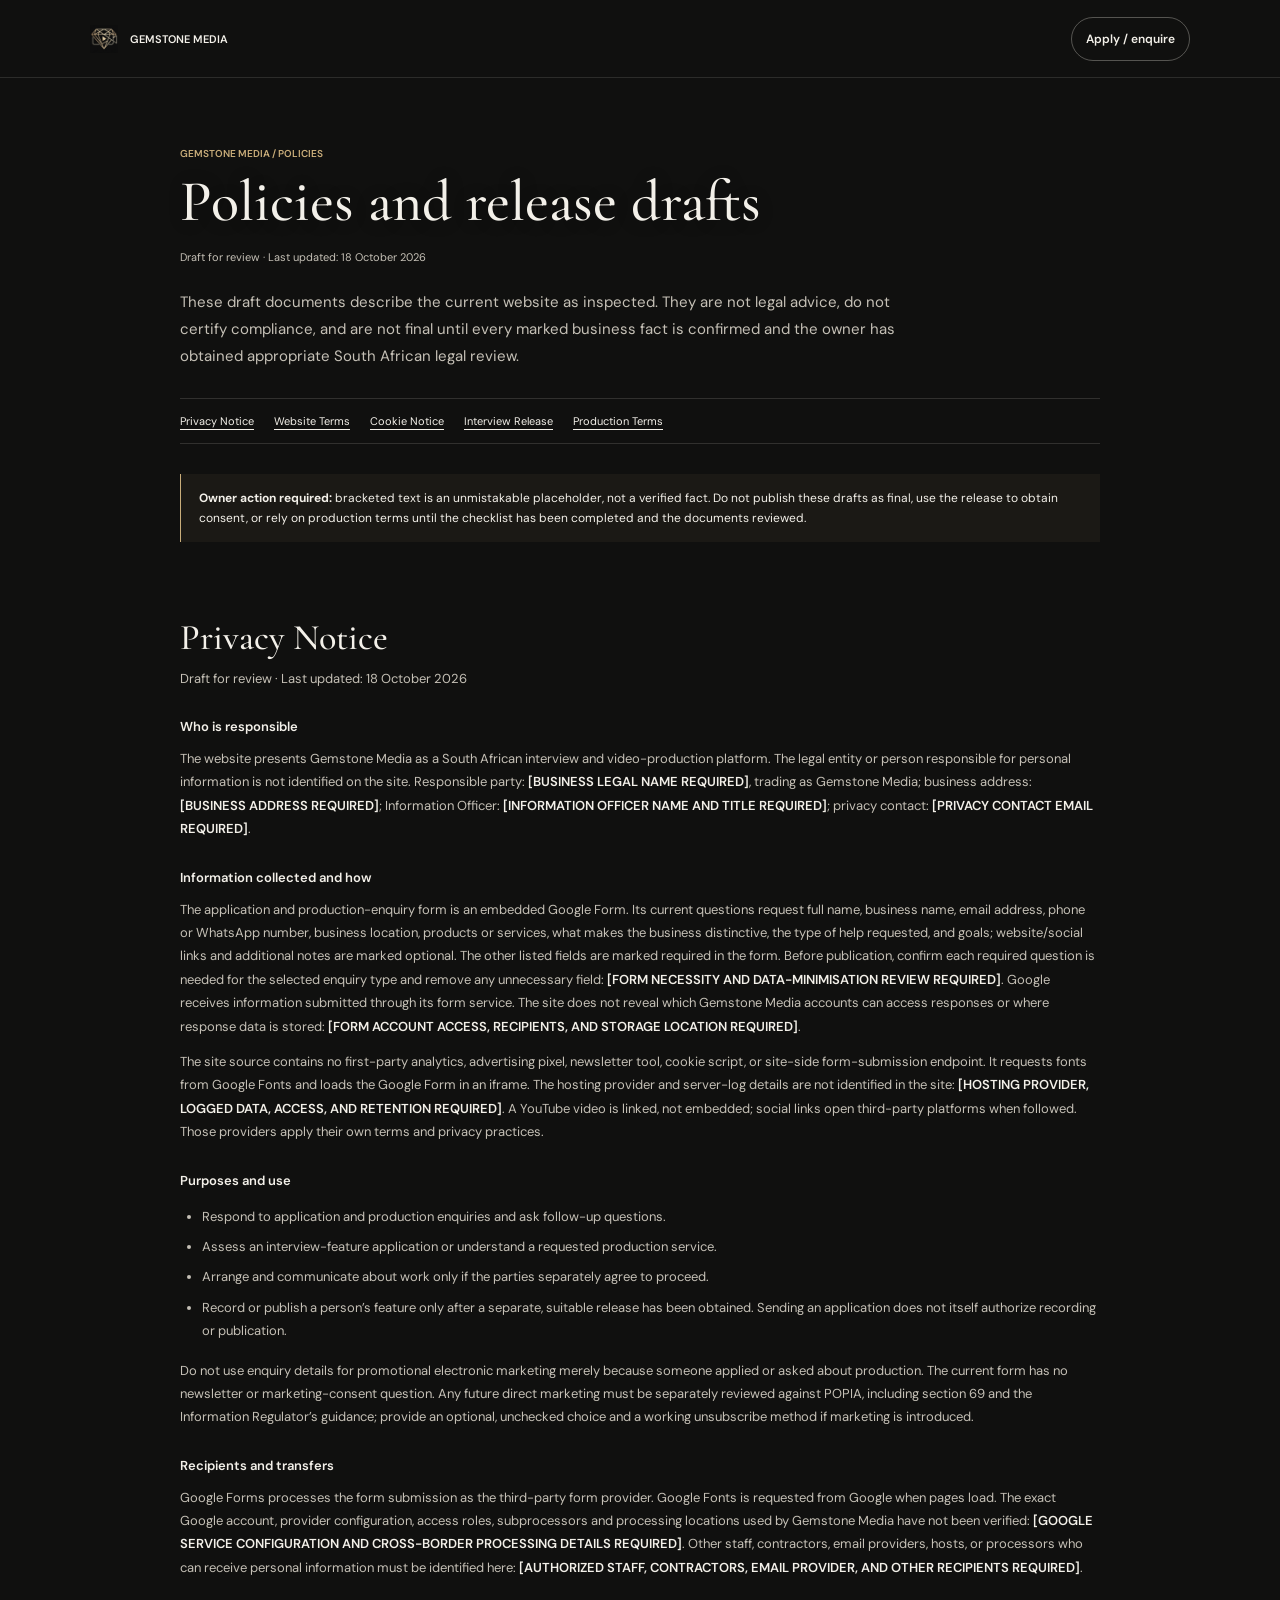
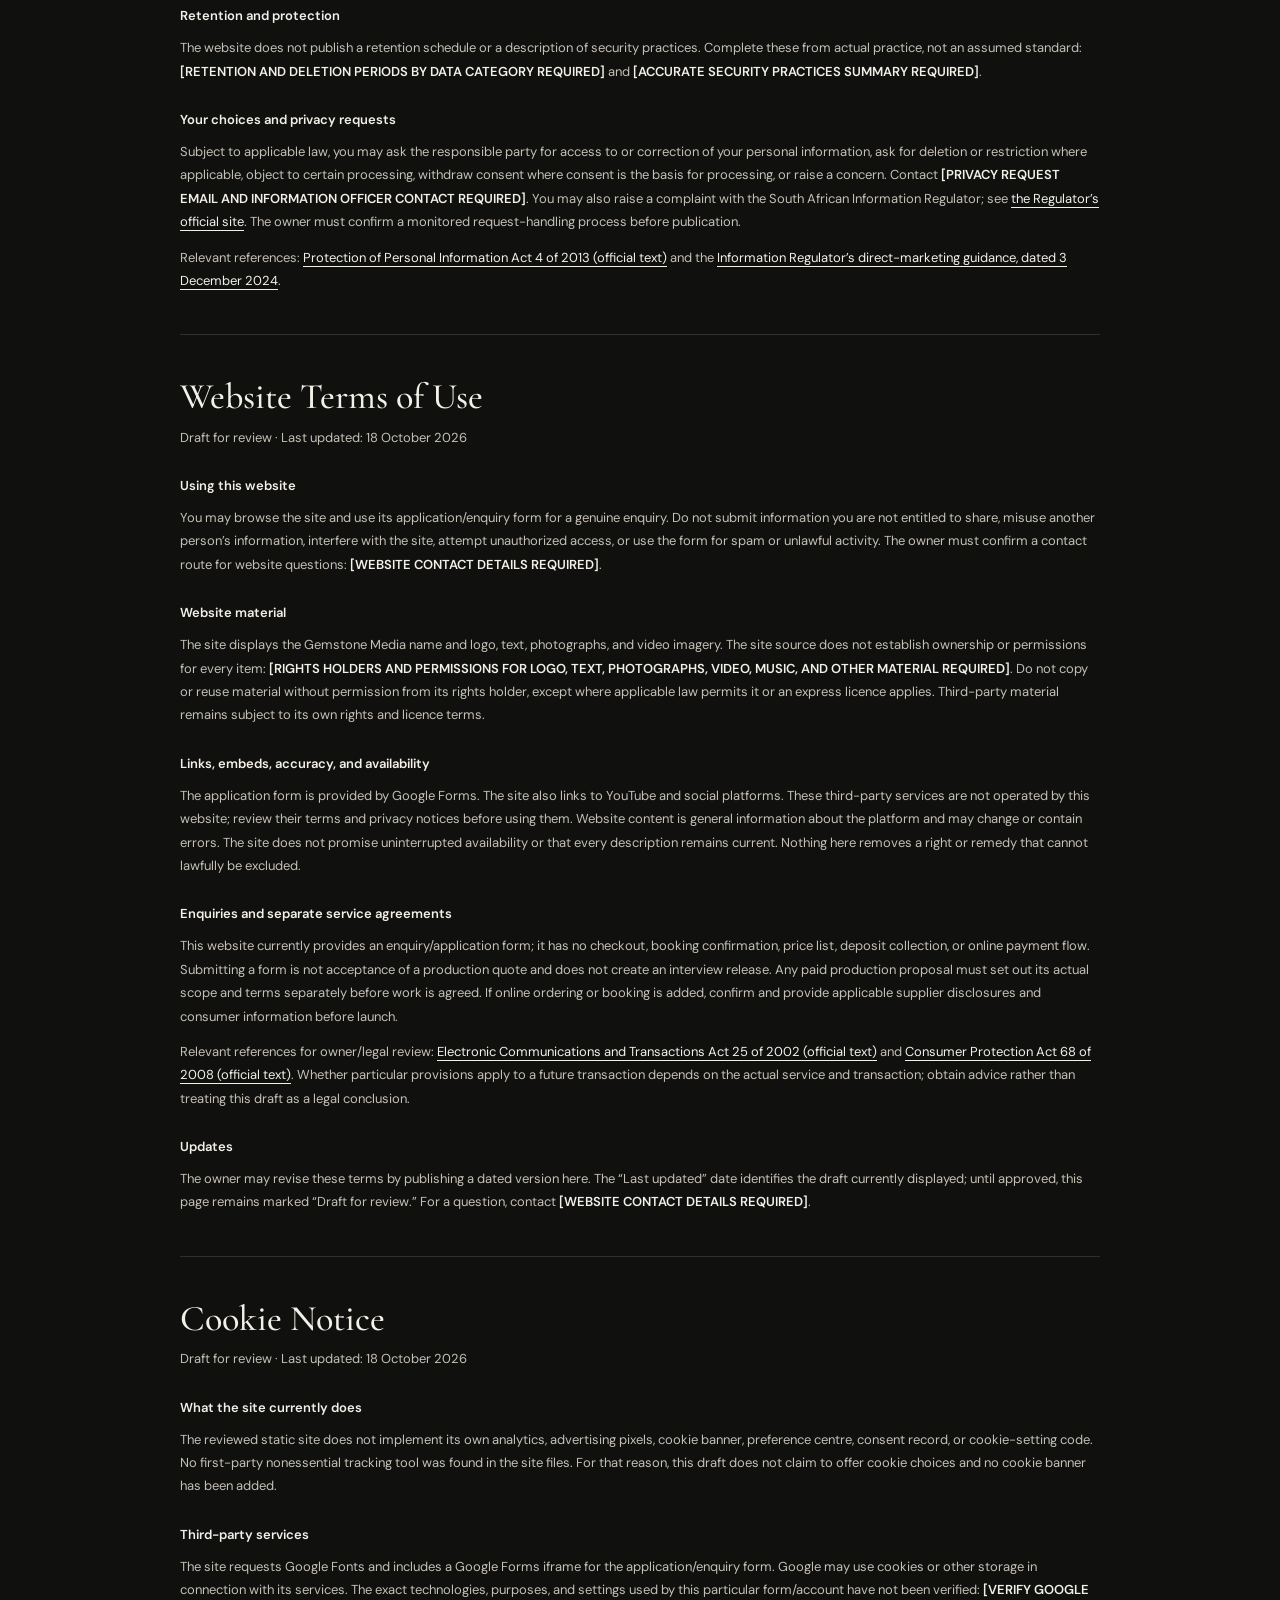
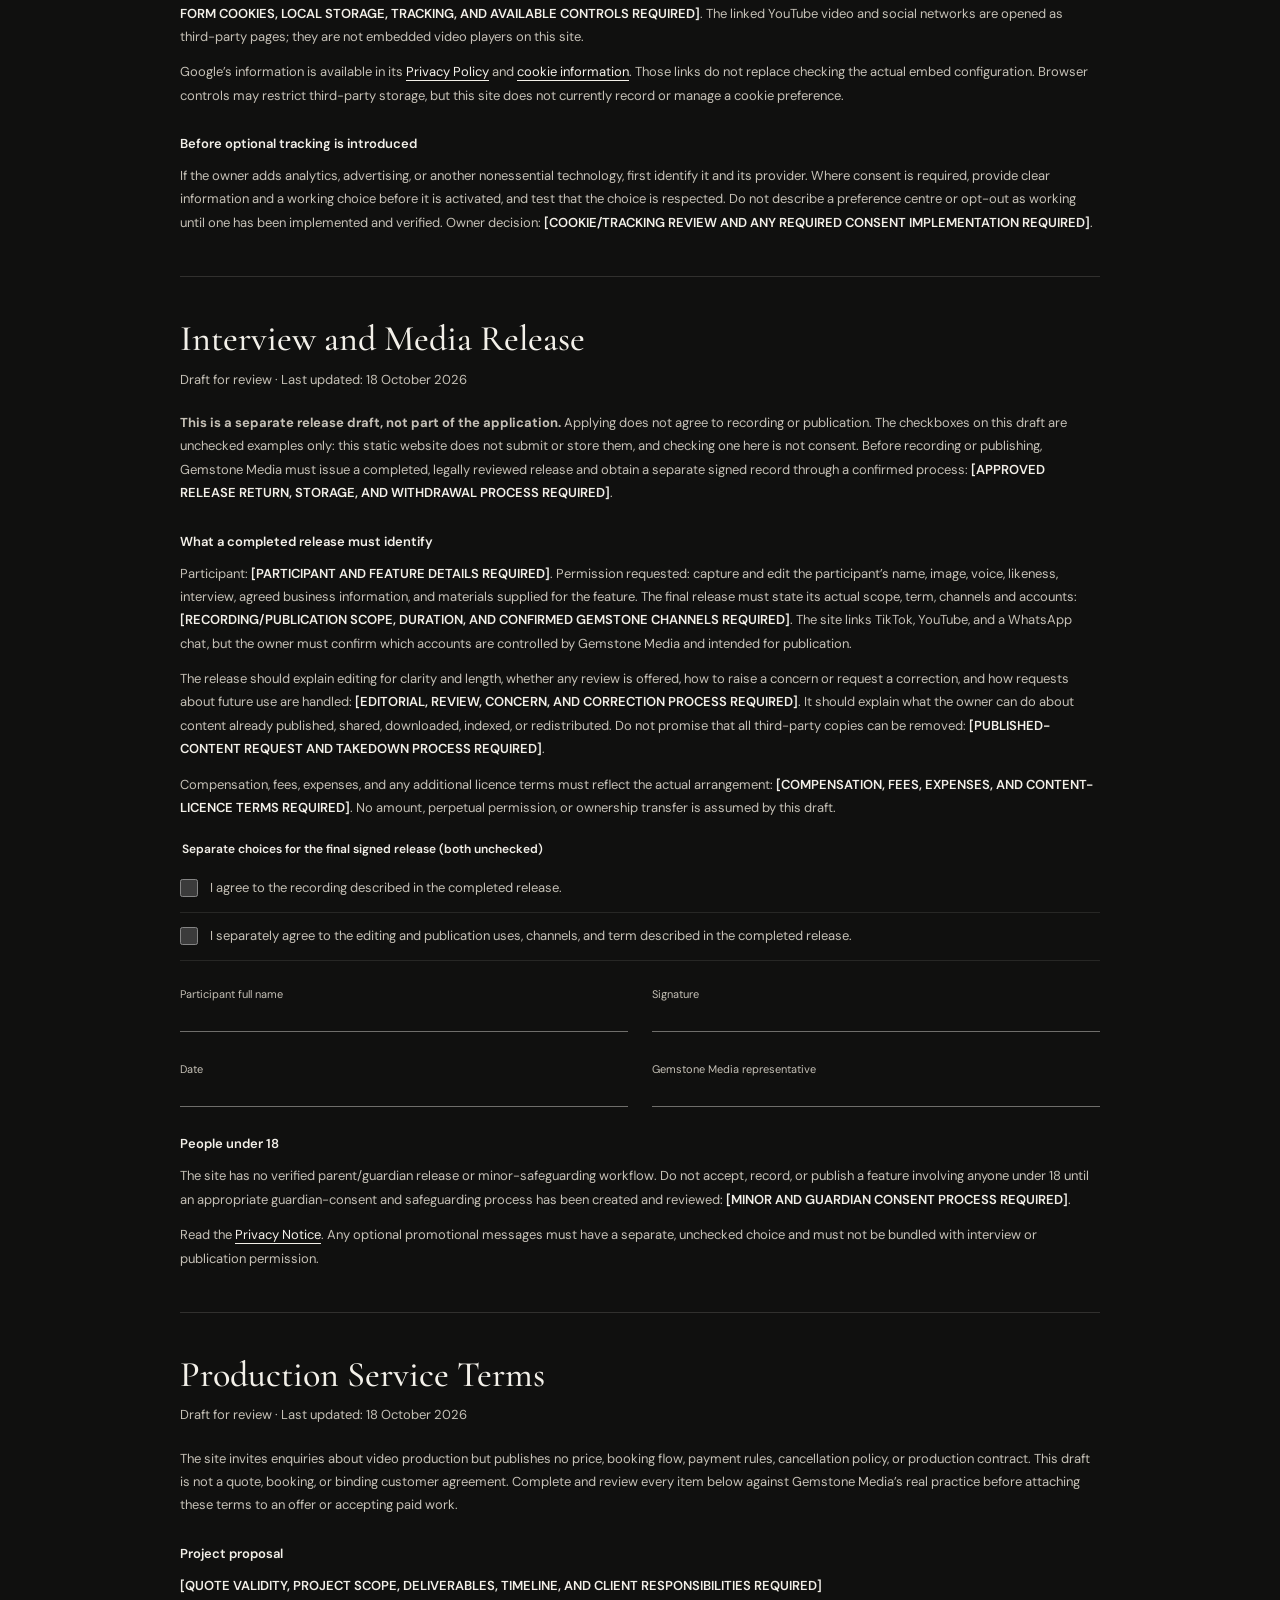
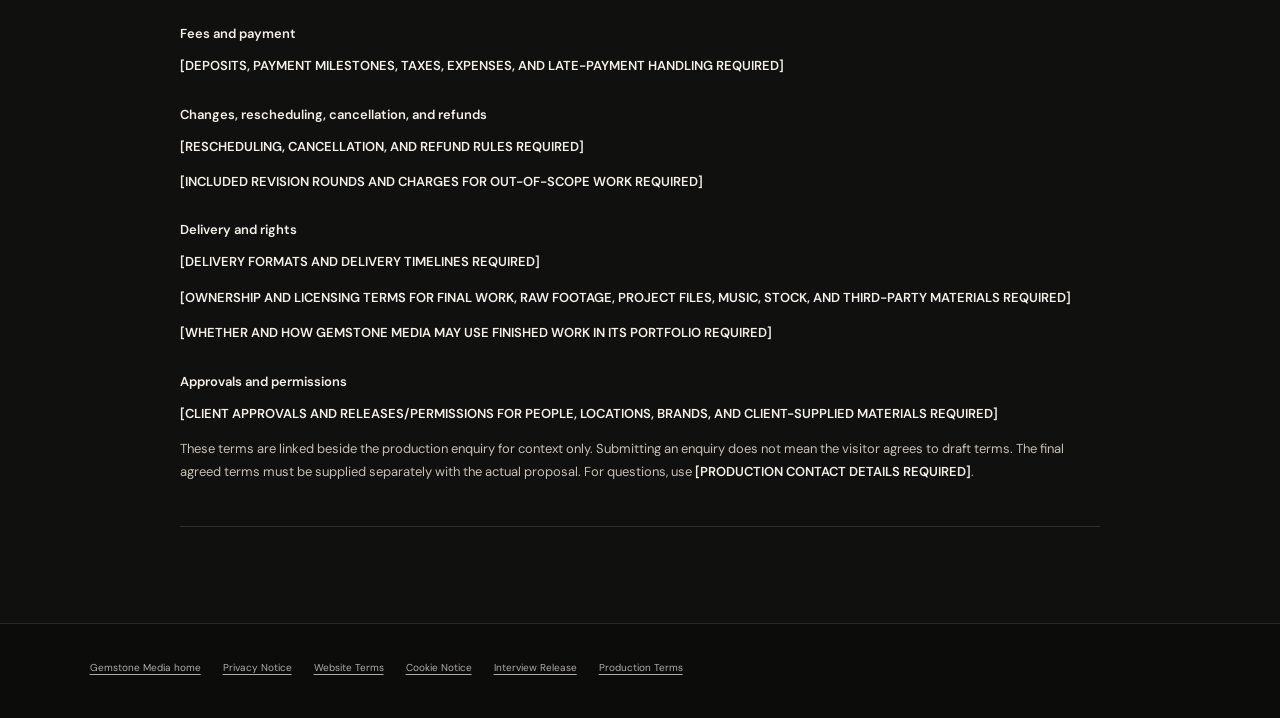
==== commit 50d46a39: "Update Gemstone Media website assets Co-authored-by: Copilot <223556219+Copilot@users.noreply.github" ====
--- a/gemstone/policies.html
+++ b/gemstone/policies.html
@@ -15,7 +15,7 @@
     <a class="policy-skip" href="#policy-content">Skip to policies</a>
     <header class="policy-header">
       <a class="wordmark" href="./index.html" aria-label="Gemstone Media home">
-        <img class="brand-emblem" src="/favicon/gemstone-favicon.png" alt="" width="28" height="28">
+        <img class="brand-emblem" src="../favicon/gemstone-favicon.png" alt="" width="28" height="28">
         <span>GEMSTONE MEDIA</span>
       </a>
       <a class="button button--quiet" href="./index.html#contact">Apply / enquire</a>
@@ -108,7 +108,7 @@
             <p><strong>This is a separate release draft, not part of the application.</strong> Applying does not agree to recording or publication. The checkboxes on this draft are unchecked examples only: this static website does not submit or store them, and checking one here is not consent. Before recording or publishing, Gemstone Media must issue a completed, legally reviewed release and obtain a separate signed record through a confirmed process: <strong class="policy-placeholder">[APPROVED RELEASE RETURN, STORAGE, AND WITHDRAWAL PROCESS REQUIRED]</strong>.</p>
 
             <h3>What a completed release must identify</h3>
-            <p>Participant: <strong class="policy-placeholder">[PARTICIPANT AND FEATURE DETAILS REQUIRED]</strong>. Permission requested: capture and edit the participant’s name, image, voice, likeness, interview, agreed business information, and materials supplied for the feature. The final release must state its actual scope, term, channels and accounts: <strong class="policy-placeholder">[RECORDING/PUBLICATION SCOPE, DURATION, AND CONFIRMED GEMSTONE CHANNELS REQUIRED]</strong>. The site links X, Instagram, TikTok, and YouTube, but the owner must confirm which accounts are controlled by Gemstone Media and intended for publication.</p>
+            <p>Participant: <strong class="policy-placeholder">[PARTICIPANT AND FEATURE DETAILS REQUIRED]</strong>. Permission requested: capture and edit the participant’s name, image, voice, likeness, interview, agreed business information, and materials supplied for the feature. The final release must state its actual scope, term, channels and accounts: <strong class="policy-placeholder">[RECORDING/PUBLICATION SCOPE, DURATION, AND CONFIRMED GEMSTONE CHANNELS REQUIRED]</strong>. The site links TikTok, YouTube, and a WhatsApp chat, but the owner must confirm which accounts are controlled by Gemstone Media and intended for publication.</p>
             <p>The release should explain editing for clarity and length, whether any review is offered, how to raise a concern or request a correction, and how requests about future use are handled: <strong class="policy-placeholder">[EDITORIAL, REVIEW, CONCERN, AND CORRECTION PROCESS REQUIRED]</strong>. It should explain what the owner can do about content already published, shared, downloaded, indexed, or redistributed. Do not promise that all third-party copies can be removed: <strong class="policy-placeholder">[PUBLISHED-CONTENT REQUEST AND TAKEDOWN PROCESS REQUIRED]</strong>.</p>
             <p>Compensation, fees, expenses, and any additional licence terms must reflect the actual arrangement: <strong class="policy-placeholder">[COMPENSATION, FEES, EXPENSES, AND CONTENT-LICENCE TERMS REQUIRED]</strong>. No amount, perpetual permission, or ownership transfer is assumed by this draft.</p>
 
--- a/gemstone/styles.css
+++ b/gemstone/styles.css
@@ -249,6 +249,16 @@
   text-shadow: 0 1px 12px rgba(0, 0, 0, 0.45);
 }
 
+.hero-copy--vision {
+  width: min(740px, 60vw);
+}
+
+.hero-copy--vision .intro {
+  max-width: 680px;
+  font-size: 13px;
+  line-height: 1.68;
+}
+
 .actions {
   display: flex;
   align-items: center;
@@ -386,6 +396,10 @@
     width: min(470px, 54vw);
   }
 
+  .hero-copy--vision {
+    width: min(650px, 64vw);
+  }
+
   h1 {
     font-size: 72px;
   }
@@ -417,6 +431,10 @@
     transform: none;
   }
 
+  .hero-copy--vision {
+    width: auto;
+  }
+
   .hero.is-scrollable {
     height: 320svh;
   }
@@ -435,6 +453,12 @@
     max-width: 290px;
     margin-top: 12px;
     font-size: 12px;
+    line-height: 1.5;
+  }
+
+  .hero-copy--vision .intro {
+    max-width: none;
+    font-size: 11px;
     line-height: 1.5;
   }
 
@@ -1032,7 +1056,7 @@
 }
 
 .project-visual,
-.portfolio-empty__visual,
+.portfolio-card__visual,
 .statement-visual {
   border-radius: 9px 2px 9px 9px;
 }
@@ -1219,6 +1243,22 @@
   background: #171715;
 }
 
+.process-list {
+  grid-template-columns: repeat(6, minmax(0, 1fr));
+}
+
+.process-list li {
+  grid-column: span 2;
+}
+
+.process-list li:nth-last-child(2) {
+  grid-column: 2 / span 2;
+}
+
+.process-list li:last-child {
+  grid-column: 4 / span 2;
+}
+
 .process-number {
   display: block;
   margin-bottom: 32px;
@@ -1309,9 +1349,15 @@
 .google-form {
   width: 100%;
   min-width: 0;
-  height: 1906px;
+  height: 2400px;
   border: 0;
   padding-top: 8px;
+}
+
+@media (max-width: 700px) {
+  .google-form {
+    height: 2700px;
+  }
 }
 
 .contact-form-column {
@@ -2182,11 +2228,12 @@
 
 .service-grid {
   display: grid;
-  grid-template-columns: repeat(2, minmax(0, 1fr));
+  grid-template-columns: repeat(6, minmax(0, 1fr));
   gap: 12px;
 }
 
 .service-card {
+  grid-column: span 2;
   min-width: 0;
   min-height: 220px;
   padding: clamp(24px, 3vw, 40px);
@@ -2195,13 +2242,21 @@
   background: #171715;
 }
 
+.service-card:nth-last-child(2) {
+  grid-column: 2 / span 2;
+}
+
+.service-card:last-child {
+  grid-column: 4 / span 2;
+}
+
 .service-card .service-number {
   display: block;
   margin-bottom: 28px;
 }
 
 .service-card h3,
-.portfolio-empty__copy h3 {
+.portfolio-card__copy h3 {
   margin: 0 0 10px;
   color: var(--ink);
   font-family: "Cormorant Garamond", Georgia, serif;
@@ -2211,7 +2266,7 @@
 }
 
 .service-card p,
-.portfolio-empty__copy > p:not(.project-category),
+.portfolio-card__copy > p:not(.project-category),
 .business-copy p,
 .production-copy p {
   margin: 0;
@@ -2224,21 +2279,31 @@
   background: var(--charcoal);
 }
 
-.portfolio-empty {
+.portfolio-grid {
   display: grid;
-  grid-template-columns: minmax(0, 1.15fr) minmax(0, 0.85fr);
-  align-items: center;
-  gap: clamp(32px, 7vw, 96px);
-}
-
-.portfolio-empty__visual {
+  grid-template-columns: repeat(2, minmax(0, 1fr));
+  align-items: stretch;
+  gap: clamp(20px, 3vw, 40px);
+}
+
+.portfolio-card {
+  display: flex;
+  min-width: 0;
+  flex-direction: column;
+  overflow: hidden;
+  border: 1px solid rgba(243, 240, 233, 0.13);
+  border-radius: 9px 2px 9px 9px;
+  background: #171715;
+}
+
+.portfolio-card__visual {
   position: relative;
   overflow: hidden;
   aspect-ratio: 16 / 9;
   background: #171715;
 }
 
-.portfolio-empty__visual img {
+.portfolio-card__visual img {
   position: absolute;
   inset: 0;
   display: block;
@@ -2248,7 +2313,23 @@
   object-position: center;
 }
 
-.portfolio-empty__visual span {
+.portfolio-card__visual--placeholder {
+  display: grid;
+  place-items: center;
+  padding: 24px;
+  background: radial-gradient(ellipse at center, rgba(201, 173, 122, 0.1), transparent 72%), #141413;
+}
+
+.portfolio-card__visual--placeholder p {
+  margin: 0;
+  color: rgba(243, 240, 233, 0.62);
+  font-size: 11px;
+  letter-spacing: 0.08em;
+  text-align: center;
+  text-transform: uppercase;
+}
+
+.portfolio-card__visual span {
   position: absolute;
   right: 14px;
   bottom: 14px;
@@ -2258,18 +2339,54 @@
   font-size: 9px;
 }
 
-.portfolio-empty__copy h3 {
-  margin-top: 14px;
-  font-size: clamp(34px, 4vw, 54px);
-}
-
-.portfolio-empty__copy > p:not(.project-category) {
-  max-width: 470px;
-}
-
-.portfolio-empty__copy .text-link {
+.portfolio-card__copy {
+  display: flex;
+  flex: 1;
+  flex-direction: column;
+  align-items: flex-start;
+  padding: clamp(22px, 3vw, 36px);
+}
+
+.portfolio-card__copy h3 {
+  color: var(--ink);
+  font-family: "Cormorant Garamond", Georgia, serif;
+  margin: 12px 0 10px;
+  font-size: clamp(30px, 3.2vw, 42px);
+  font-weight: 500;
+  line-height: 1.08;
+}
+
+.portfolio-card__copy > p:not(.project-category) {
+  flex: 1;
+  margin-bottom: 18px;
+  color: var(--muted);
+  font-size: 13px;
+  line-height: 1.8;
+}
+
+.portfolio-card__copy .text-link {
   min-height: 44px;
   align-items: center;
+}
+
+.portfolio-pending {
+  display: inline-flex;
+  min-height: 44px;
+  align-items: center;
+  color: rgba(243, 240, 233, 0.58);
+  font-size: 10px;
+  letter-spacing: 0.06em;
+  text-transform: uppercase;
+}
+
+.production-offer-note {
+  max-width: 560px;
+  margin: 24px 0 0;
+  padding-left: 16px;
+  border-left: 1px solid var(--gold);
+  color: var(--gold);
+  font-size: 13px;
+  line-height: 1.75;
 }
 
 .business {
@@ -2369,6 +2486,35 @@
     gap: 44px;
   }
 
+  .service-grid,
+  .process-list {
+    grid-template-columns: repeat(2, minmax(0, 1fr));
+  }
+
+  .service-card,
+  .service-card:nth-last-child(2),
+  .service-card:last-child {
+    grid-column: auto;
+  }
+
+  .service-card:last-child {
+    grid-column: 1 / -1;
+    width: calc(50% - 6px);
+    justify-self: center;
+  }
+
+  .process-list li {
+    grid-column: auto;
+  }
+
+  .process-list li:last-child {
+    grid-column: 1 / -1;
+  }
+
+  .process-list li:nth-last-child(2) {
+    grid-column: auto;
+  }
+
   .closing-layout {
     grid-template-columns: 1fr;
     gap: 28px;
@@ -2377,7 +2523,7 @@
 
 @media (max-width: 700px) {
   .about .section-heading--split,
-  .portfolio-empty,
+  .portfolio-grid,
   .business-layout,
   .production-layout,
   .closing-layout {
@@ -2396,7 +2542,11 @@
     grid-template-columns: 1fr;
   }
 
-  .service-card {
+  .service-card,
+  .service-card:last-child {
+    grid-column: auto;
+    width: auto;
+    justify-self: stretch;
     min-height: 0;
     padding: 24px;
   }
@@ -2405,12 +2555,16 @@
     margin-bottom: 18px;
   }
 
-  .portfolio-empty__visual {
+  .portfolio-card__visual {
     aspect-ratio: 16 / 9;
   }
 
-  .portfolio-empty__copy h3 {
-    font-size: 40px;
+  .portfolio-card__copy {
+    padding: 24px;
+  }
+
+  .portfolio-card__copy h3 {
+    font-size: 36px;
   }
 
   .business-copy,
@@ -2464,7 +2618,7 @@
   outline-offset: 3px;
 }
 
-.portfolio-empty__visual:focus-within {
+.portfolio-card:focus-within {
   outline: 2px solid var(--gold);
   outline-offset: 4px;
 }
@@ -2536,18 +2690,18 @@
 }
 
 @media (prefers-reduced-motion: no-preference) {
-  html.motion-ready #work .portfolio-empty__visual[data-story-reveal] img {
+  html.motion-ready #work .portfolio-card__visual[data-story-reveal] img {
     clip-path: inset(0 100% 0 0);
     transition: clip-path 820ms var(--motion-ease-out);
   }
 
-  html.motion-ready #work .portfolio-empty__visual[data-story-reveal].is-visible img {
+  html.motion-ready #work .portfolio-card__visual[data-story-reveal].is-visible img {
     clip-path: inset(0);
   }
 }
 
 @media (prefers-reduced-motion: reduce) {
-  #work .portfolio-empty__visual[data-story-reveal] img {
+  #work .portfolio-card__visual[data-story-reveal] img {
     clip-path: none;
     transition: none;
   }
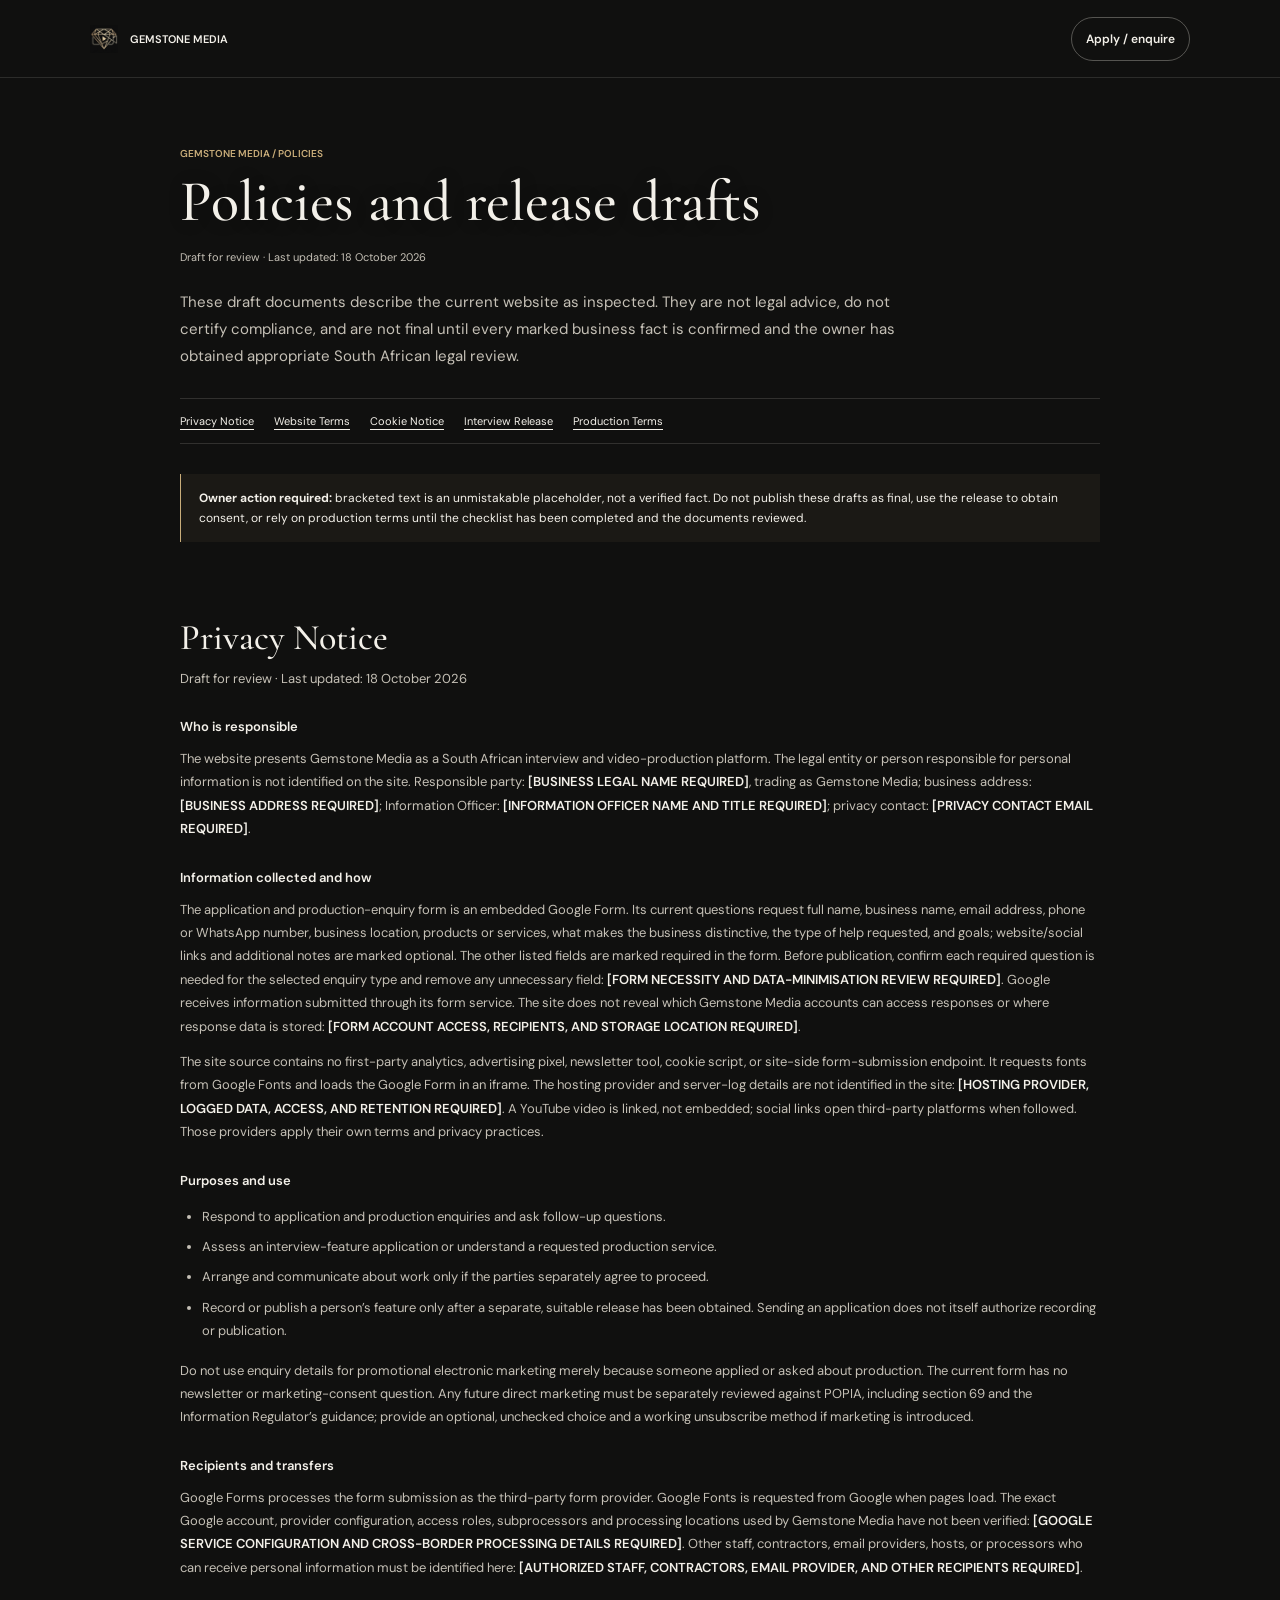
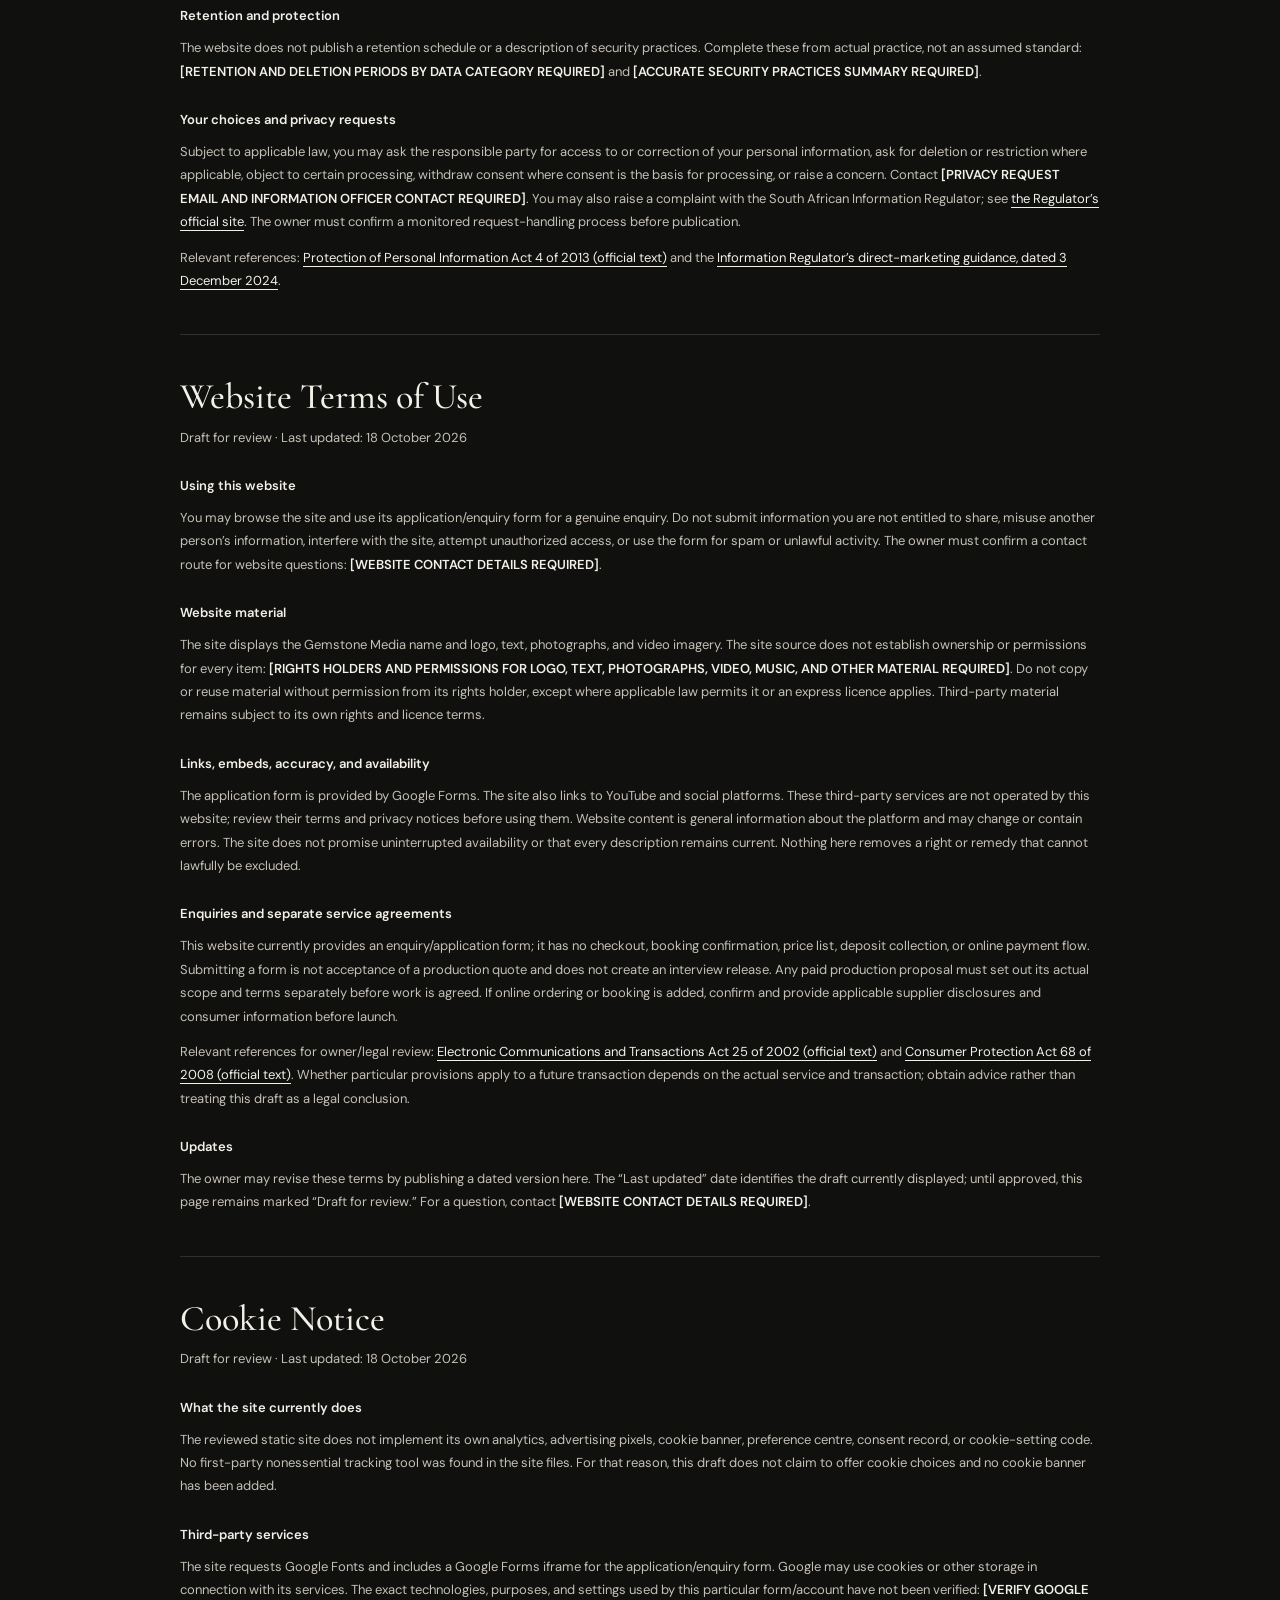
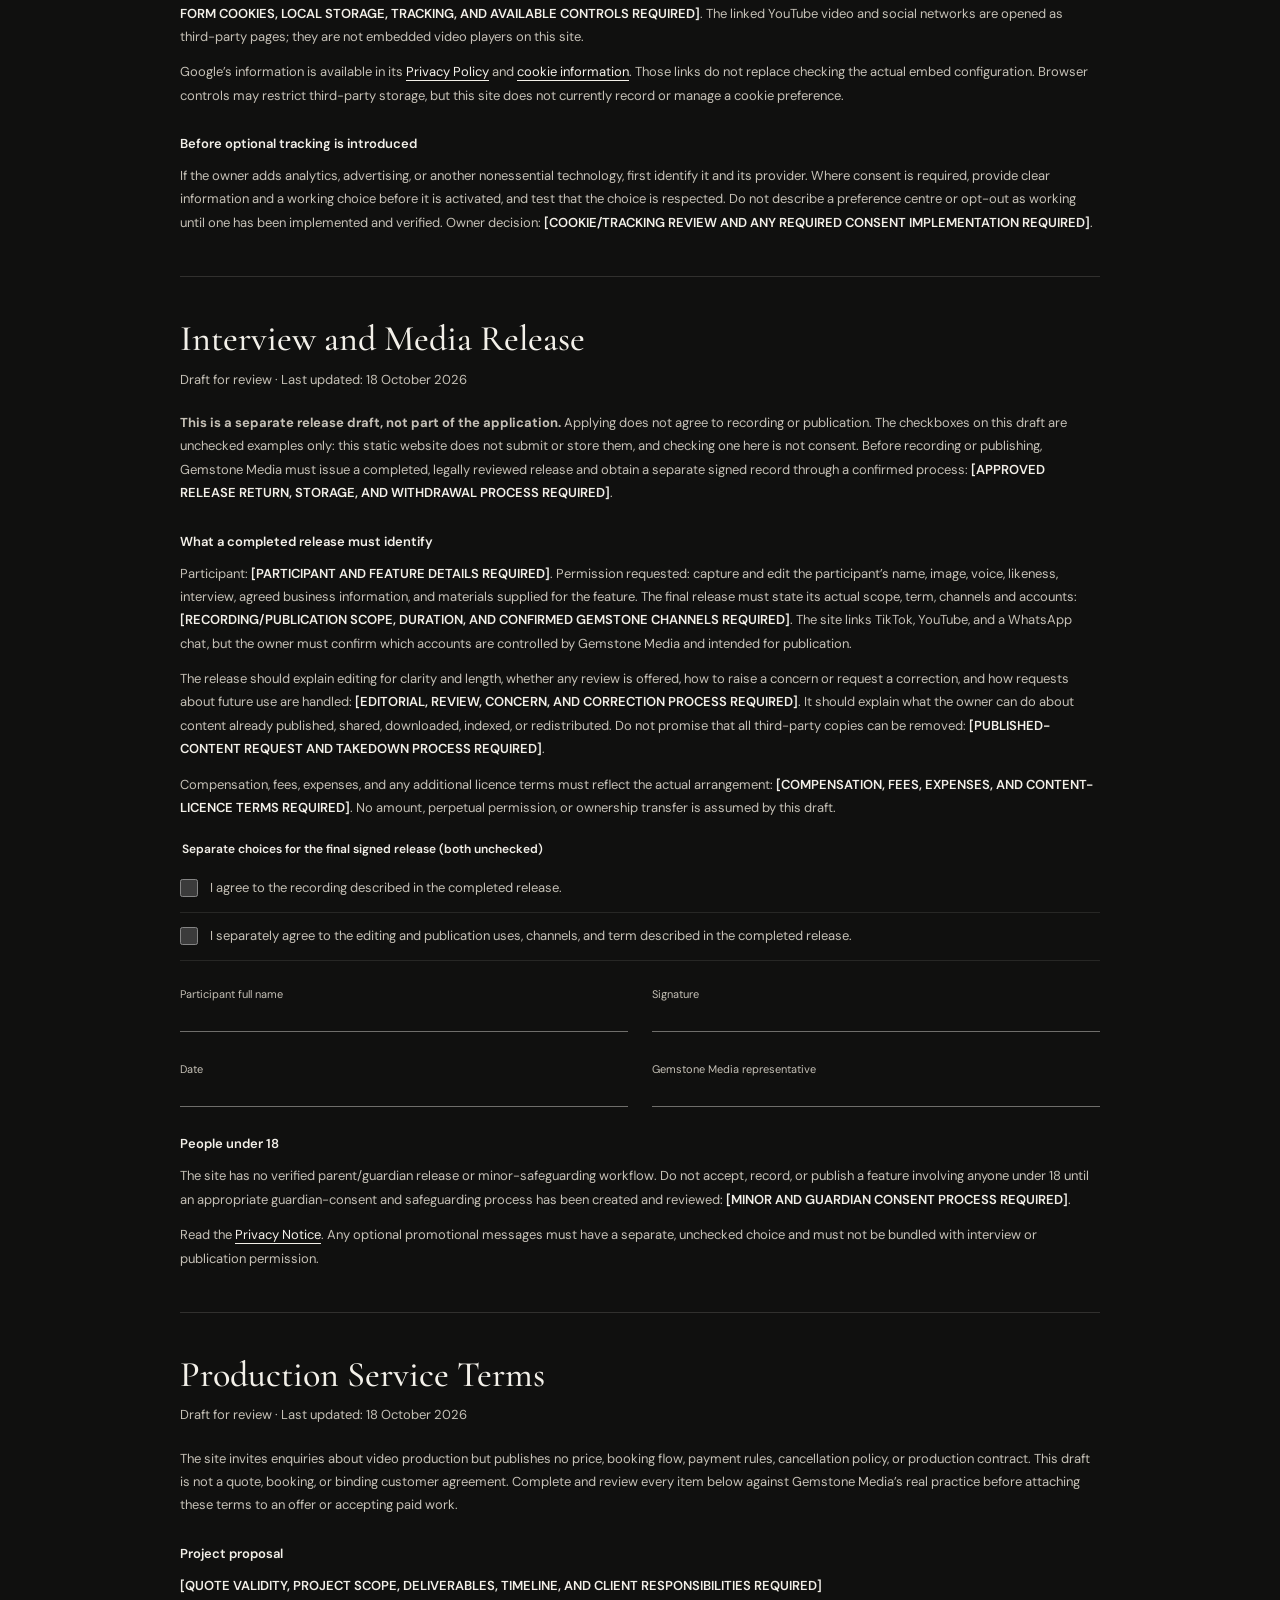
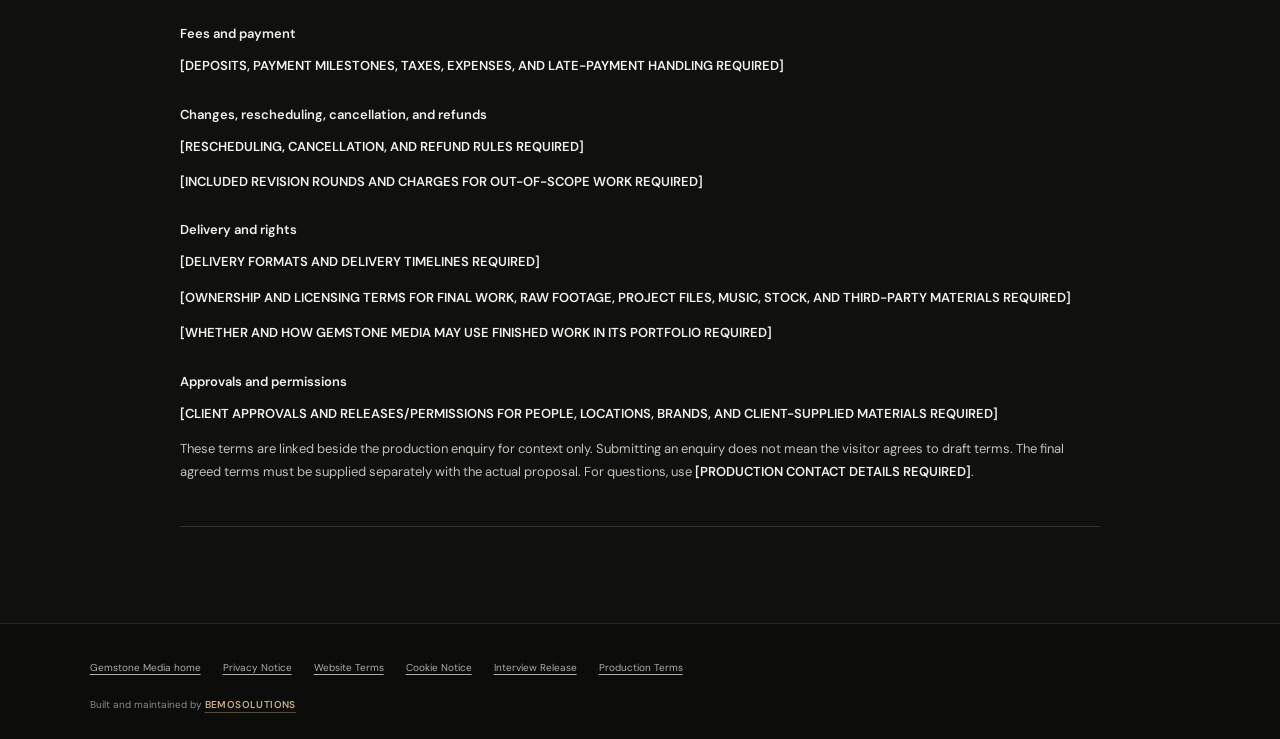
==== commit b3ee4f38: "Organize Gemstone website assets Co-authored-by: Copilot <223556219+Copilot@users.noreply.github.com" ====
--- a/gemstone/policies.html
+++ b/gemstone/policies.html
@@ -9,13 +9,13 @@
     <link rel="preconnect" href="https://fonts.googleapis.com">
     <link rel="preconnect" href="https://fonts.gstatic.com" crossorigin>
     <link href="https://fonts.googleapis.com/css2?family=Cormorant+Garamond:wght@400;500;600&family=DM+Sans:wght@400;500;600&display=swap" rel="stylesheet">
-    <link rel="stylesheet" href="./styles.css?v=policies-draft">
+    <link rel="stylesheet" href="./styles.css?v=policies-draft"><link rel="stylesheet" href="./enhance.css?v=images-fix">
   </head>
   <body class="policy-page">
     <a class="policy-skip" href="#policy-content">Skip to policies</a>
     <header class="policy-header">
       <a class="wordmark" href="./index.html" aria-label="Gemstone Media home">
-        <img class="brand-emblem" src="../favicon/gemstone-favicon.png" alt="" width="28" height="28">
+        <img class="brand-emblem" src="./favicon/gemstone-favicon.png" alt="" width="28" height="28">
         <span>GEMSTONE MEDIA</span>
       </a>
       <a class="button button--quiet" href="./index.html#contact">Apply / enquire</a>
@@ -166,6 +166,7 @@
         <a href="#interview-release">Interview Release</a>
         <a href="#production-terms">Production Terms</a>
       </nav>
+      <p class="policy-credit">Built and maintained by <a href="https://bemosolutions.co.za" target="_blank" rel="noopener">BEMOSOLUTIONS</a></p>
     </footer>
   </body>
 </html>
--- a/gemstone/enhance.css
+++ b/gemstone/enhance.css
@@ -0,0 +1,559 @@
+/* ==========================================================================
+   Gemstone Media: founder hero, smooth scroll and polish.
+   Loaded after styles.css so it only overrides what it needs to.
+   ========================================================================== */
+
+/* ---------- Smooth scroll (Lenis) ---------- */
+html.lenis,
+html.lenis body {
+  height: auto;
+}
+
+.lenis.lenis-smooth {
+  scroll-behavior: auto !important;
+}
+
+.lenis.lenis-smooth [data-lenis-prevent] {
+  overscroll-behavior: contain;
+}
+
+.lenis.lenis-stopped {
+  overflow: hidden;
+}
+
+/* ---------- Page scroll progress ---------- */
+.scroll-progress {
+  position: fixed;
+  z-index: 30;
+  top: 0;
+  right: 0;
+  left: 0;
+  height: 2px;
+  pointer-events: none;
+}
+
+.scroll-progress span {
+  display: block;
+  width: 100%;
+  height: 100%;
+  background: linear-gradient(90deg, rgba(201, 173, 122, 0.4), var(--gold) 60%, #e9d4a8);
+  transform: scaleX(var(--page-progress, 0));
+  transform-origin: 0 50%;
+}
+
+/* ---------- Founder hero ---------- */
+.hero.is-scrollable {
+  height: 420vh;
+  height: 420svh;
+}
+
+.hero .stage {
+  background:
+    radial-gradient(ellipse 60% 70% at 72% 52%, rgba(201, 173, 122, 0.07), transparent 70%),
+    var(--charcoal);
+}
+
+.hero-glow {
+  position: absolute;
+  z-index: 0;
+  inset: 0;
+  pointer-events: none;
+  background: radial-gradient(circle at var(--gem-cx, 72%) var(--gem-cy, 52%), rgba(201, 173, 122, 0.16), transparent 34%);
+  opacity: calc(1 - var(--e, 0));
+}
+
+.hero-photo {
+  position: absolute;
+  z-index: 1;
+  inset: 0;
+  overflow: hidden;
+  will-change: clip-path;
+}
+
+.hero-photo__img {
+  position: absolute;
+  top: 0;
+  left: 0;
+  display: block;
+  width: 100%;
+  height: 100%;
+  max-width: none;
+  object-fit: cover;
+  object-position: 47% 45%;
+}
+
+.hero.is-live .hero-photo__img {
+  width: 1200px;
+  height: 1484px;
+  object-fit: fill;
+  transform-origin: 0 0;
+  will-change: transform;
+  filter: saturate(0.92) contrast(1.04);
+}
+
+/* A slow light glint across the stone while it is still a gem. */
+.hero-photo::after {
+  position: absolute;
+  inset: -20%;
+  pointer-events: none;
+  background: linear-gradient(115deg, transparent 38%, rgba(255, 244, 220, 0.18) 48%, rgba(255, 244, 220, 0.04) 54%, transparent 62%);
+  opacity: calc(1 - var(--e, 0));
+  transform: translate3d(-60%, 0, 0);
+  content: "";
+}
+
+@media (prefers-reduced-motion: no-preference) {
+  .hero.is-live .hero-photo::after {
+    animation: gem-glint 6.5s cubic-bezier(0.45, 0, 0.2, 1) 1.2s infinite;
+  }
+}
+
+@keyframes gem-glint {
+  0% { transform: translate3d(-60%, 0, 0); }
+  45%, 100% { transform: translate3d(60%, 0, 0); }
+}
+
+.hero-shade {
+  position: absolute;
+  z-index: 2;
+  inset: 0;
+  pointer-events: none;
+  opacity: var(--shade, 0);
+  background: linear-gradient(0deg, rgba(16, 16, 15, 0.92) 0%, rgba(16, 16, 15, 0.6) 34%, transparent 62%);
+}
+
+.hero-facets {
+  position: absolute;
+  z-index: 3;
+  inset: 0;
+  width: 100%;
+  height: 100%;
+  overflow: visible;
+  pointer-events: none;
+  opacity: calc((1 - var(--e, 0)) * 0.95);
+}
+
+.hero-facets polygon,
+.hero-facets line {
+  fill: none;
+  stroke: var(--gold);
+  vector-effect: non-scaling-stroke;
+}
+
+.hero-facets__outer {
+  stroke-width: 1.4;
+}
+
+.hero-facets__inner {
+  stroke-width: 1;
+  stroke-opacity: 0.55;
+}
+
+.hero-facets__rays line {
+  stroke-width: 1;
+  stroke-opacity: 0.4;
+}
+
+.hero .hero-copy {
+  z-index: 4;
+  top: 50%;
+  left: max(var(--page-gutter), calc(env(safe-area-inset-left) + 16px));
+  width: min(560px, 46vw);
+  text-align: left;
+  transform: translate3d(0, calc(-50% + var(--copy-y, 0px)), 0);
+  opacity: var(--copy-o, 1);
+  will-change: transform, opacity;
+}
+
+.hero .hero-copy .actions {
+  justify-content: flex-start;
+  flex-wrap: wrap;
+  gap: 14px 22px;
+}
+
+.hero h1 {
+  font-size: clamp(64px, 7.4vw, 112px);
+}
+
+.hero .eyebrow {
+  letter-spacing: 0.14em;
+}
+
+.hero-letter {
+  position: absolute;
+  z-index: 4;
+  top: 50%;
+  left: max(var(--page-gutter), calc(env(safe-area-inset-left) + 16px));
+  width: min(560px, calc(42vw - var(--page-gutter)));
+  margin: 0;
+  opacity: var(--letter-o, 0);
+  transform: translate3d(0, calc(-50% + var(--letter-y, 24px)), 0);
+  pointer-events: none;
+  will-change: transform, opacity;
+}
+
+.hero-letter.is-active {
+  pointer-events: auto;
+}
+
+.hero-letter blockquote {
+  position: relative;
+  margin: 0;
+}
+
+.hero-letter blockquote::before {
+  position: absolute;
+  top: -0.42em;
+  left: -0.06em;
+  color: var(--gold);
+  font-family: "Cormorant Garamond", Georgia, serif;
+  font-size: 120px;
+  line-height: 1;
+  opacity: 0.5;
+  content: "\201C";
+}
+
+.hero-letter .intro {
+  max-width: none;
+  margin: 0;
+  padding-top: 52px;
+  color: rgba(243, 240, 233, 0.86);
+  font-size: clamp(14px, 1.08vw, 16px);
+  line-height: 1.8;
+  text-align: left;
+  text-shadow: none;
+}
+
+.hero-letter figcaption {
+  display: flex;
+  align-items: center;
+  gap: 14px;
+  margin-top: 26px;
+  color: var(--gold);
+  font-size: 10px;
+  font-weight: 600;
+  letter-spacing: 0.14em;
+  text-transform: uppercase;
+}
+
+.hero-letter__rule {
+  width: 38px;
+  height: 1px;
+  background: currentColor;
+}
+
+/* Without JavaScript: a plain, readable composition. */
+.hero:not(.is-live) .stage {
+  position: relative;
+  display: flex;
+  height: auto;
+  min-height: 100svh;
+  flex-direction: column;
+  justify-content: center;
+  gap: 48px;
+  padding: 120px max(var(--page-gutter), 16px) 80px;
+}
+
+.hero:not(.is-live) .hero-shade {
+  opacity: 0.9;
+  background: rgba(16, 16, 15, 0.78);
+}
+
+.hero:not(.is-live) .hero-facets {
+  display: none;
+}
+
+.hero:not(.is-live) .hero-copy,
+.hero:not(.is-live) .hero-letter {
+  position: relative;
+  top: auto;
+  left: auto;
+  width: min(640px, 100%);
+  opacity: 1;
+  transform: none;
+}
+
+@media (max-width: 900px) {
+  .hero h1 {
+    font-size: clamp(54px, 8.4vw, 72px);
+  }
+
+  .hero .hero-copy {
+    width: min(420px, 44vw);
+  }
+
+  .hero-letter {
+    width: calc(44vw - var(--page-gutter));
+  }
+}
+
+@media (max-width: 700px) {
+  .hero.is-scrollable {
+    height: 480svh;
+  }
+
+  .hero .stage {
+    background: var(--charcoal);
+  }
+
+  .hero .hero-copy {
+    top: calc(env(safe-area-inset-top) + 68px + clamp(14px, 3svh, 28px));
+    right: max(var(--page-gutter), calc(env(safe-area-inset-right) + 16px));
+    left: max(var(--page-gutter), calc(env(safe-area-inset-left) + 16px));
+    width: auto;
+    transform: translate3d(0, var(--copy-y, 0px), 0);
+  }
+
+  .hero h1 {
+    font-size: clamp(40px, 12vw, 54px);
+  }
+
+  .hero-letter {
+    top: var(--letter-top, 42svh);
+    right: max(var(--page-gutter), calc(env(safe-area-inset-right) + 16px));
+    left: max(var(--page-gutter), calc(env(safe-area-inset-left) + 16px));
+    width: auto;
+    transform: translate3d(0, var(--letter-y, 24px), 0);
+  }
+
+  .hero-letter blockquote::before {
+    font-size: 84px;
+  }
+
+  .hero-letter .intro {
+    padding-top: 34px;
+    font-size: 13.5px;
+    line-height: 1.68;
+  }
+
+  .hero-letter figcaption {
+    margin-top: 18px;
+  }
+}
+
+@media (max-width: 900px) and (max-height: 500px) {
+  .hero .hero-copy {
+    top: 50%;
+    transform: translate3d(0, calc(-50% + var(--copy-y, 0px)), 0);
+  }
+
+  .hero h1 {
+    font-size: clamp(38px, 12svh, 52px);
+  }
+
+  .hero-letter .intro {
+    padding-top: 30px;
+    font-size: 12px;
+    line-height: 1.55;
+  }
+
+  .hero-letter blockquote::before {
+    font-size: 72px;
+  }
+}
+
+/* ---------- Scroll parallax on story images ---------- */
+@media (prefers-reduced-motion: no-preference) {
+  [data-parallax] img {
+    transform: translate3d(0, var(--py, 0px), 0) scale(1.12);
+    will-change: transform;
+  }
+}
+
+/* ---------- Active navigation link ---------- */
+.site-links a {
+  position: relative;
+}
+
+.site-links a::after {
+  position: absolute;
+  right: 0;
+  bottom: 10px;
+  left: 0;
+  height: 1px;
+  background: var(--gold);
+  transform: scaleX(0);
+  transform-origin: 0 50%;
+  transition: transform 260ms var(--motion-ease-out);
+  content: "";
+}
+
+.site-links a.is-current {
+  color: var(--ink);
+}
+
+.site-links a.is-current::after {
+  transform: scaleX(1);
+}
+
+@media (max-width: 700px) {
+  .site-links a::after {
+    display: none;
+  }
+
+  .site-links a.is-current {
+    color: var(--gold);
+  }
+}
+
+/* ---------- Social links in footer ---------- */
+.social-links {
+  grid-template-columns: repeat(3, max-content);
+  gap: 14px 12px;
+}
+
+.social-links a {
+  display: inline-grid;
+  width: 44px;
+  height: 44px;
+  place-items: center;
+  border: 1px solid rgba(243, 240, 233, 0.18);
+  border-radius: 4px 12px 4px 12px;
+  color: rgba(243, 240, 233, 0.82);
+  transition: color 180ms var(--motion-ease-ui), border-color 180ms var(--motion-ease-ui), background-color 180ms var(--motion-ease-ui);
+}
+
+.social-links a svg {
+  width: 20px;
+  height: 20px;
+}
+
+.social-links a:hover {
+  border-color: var(--gold);
+  background: rgba(201, 173, 122, 0.1);
+  color: var(--gold);
+}
+
+@media (max-width: 700px) {
+  .social-links {
+    grid-column: 1 / -1;
+    justify-self: start;
+  }
+}
+
+/* ---------- Footer credit ---------- */
+.footer-bottom {
+  flex-wrap: wrap;
+  gap: 10px 24px;
+  padding-bottom: 76px; /* room for the WhatsApp button */
+}
+
+.policy-credit {
+  margin: 8px 0 0;
+  color: rgba(243, 240, 233, 0.55);
+  font-size: 10px;
+}
+
+.policy-footer .policy-credit a {
+  display: inline;
+  min-height: 0;
+}
+
+.policy-footer .policy-credit a,
+.footer-bottom .footer-credit a {
+  color: var(--gold);
+  font-weight: 600;
+  letter-spacing: 0.04em;
+  text-decoration: underline;
+  text-decoration-color: rgba(201, 173, 122, 0.4);
+  text-underline-offset: 4px;
+}
+
+.policy-footer .policy-credit a:hover,
+.footer-bottom .footer-credit a:hover {
+  color: #e1c99b;
+  text-decoration-color: currentColor;
+}
+
+@media (max-width: 700px) {
+  .footer-credit {
+    order: 3;
+    flex-basis: 100%;
+  }
+}
+
+/* ---------- WhatsApp button ---------- */
+.whatsapp-fab {
+  position: fixed;
+  z-index: 25;
+  right: max(20px, calc(env(safe-area-inset-right) + 16px));
+  bottom: max(20px, calc(env(safe-area-inset-bottom) + 16px));
+  display: inline-flex;
+  min-height: 56px;
+  align-items: center;
+  gap: 10px;
+  padding: 0 20px 0 16px;
+  border: 1px solid rgba(225, 201, 155, 0.9);
+  border-radius: 6px 20px 6px 20px;
+  background: var(--gold);
+  box-shadow: 0 10px 28px rgba(0, 0, 0, 0.42), 0 2px 6px rgba(0, 0, 0, 0.3);
+  color: #171512;
+  font-size: 12px;
+  font-weight: 600;
+  text-decoration: none;
+  transition: background-color 180ms var(--motion-ease-ui), transform 220ms var(--motion-ease-out);
+}
+
+.whatsapp-fab svg {
+  position: relative;
+  width: 24px;
+  height: 24px;
+  flex: 0 0 auto;
+}
+
+.whatsapp-fab::before {
+  position: absolute;
+  top: 9px;
+  left: 33px;
+  width: 8px;
+  height: 8px;
+  border: 2px solid var(--gold);
+  border-radius: 50%;
+  background: #25d366;
+  content: "";
+  z-index: 1;
+}
+
+.whatsapp-fab:hover {
+  background: #e1c99b;
+  color: #171512;
+}
+
+.whatsapp-fab:active {
+  color: #171512;
+  transform: scale(0.97);
+}
+
+.whatsapp-fab:focus-visible {
+  outline: 2px solid var(--ink);
+  outline-offset: 4px;
+}
+
+@media (max-width: 700px) {
+  .whatsapp-fab {
+    width: 56px;
+    padding: 0;
+    justify-content: center;
+    border-radius: 50%;
+  }
+
+  .whatsapp-fab::before {
+    left: 33px;
+  }
+
+  .whatsapp-fab__label {
+    position: absolute;
+    width: 1px;
+    height: 1px;
+    overflow: hidden;
+    clip: rect(0 0 0 0);
+    white-space: nowrap;
+  }
+}
+
+@media (prefers-reduced-motion: reduce) {
+  .whatsapp-fab,
+  .site-links a::after {
+    transition: none;
+  }
+}
